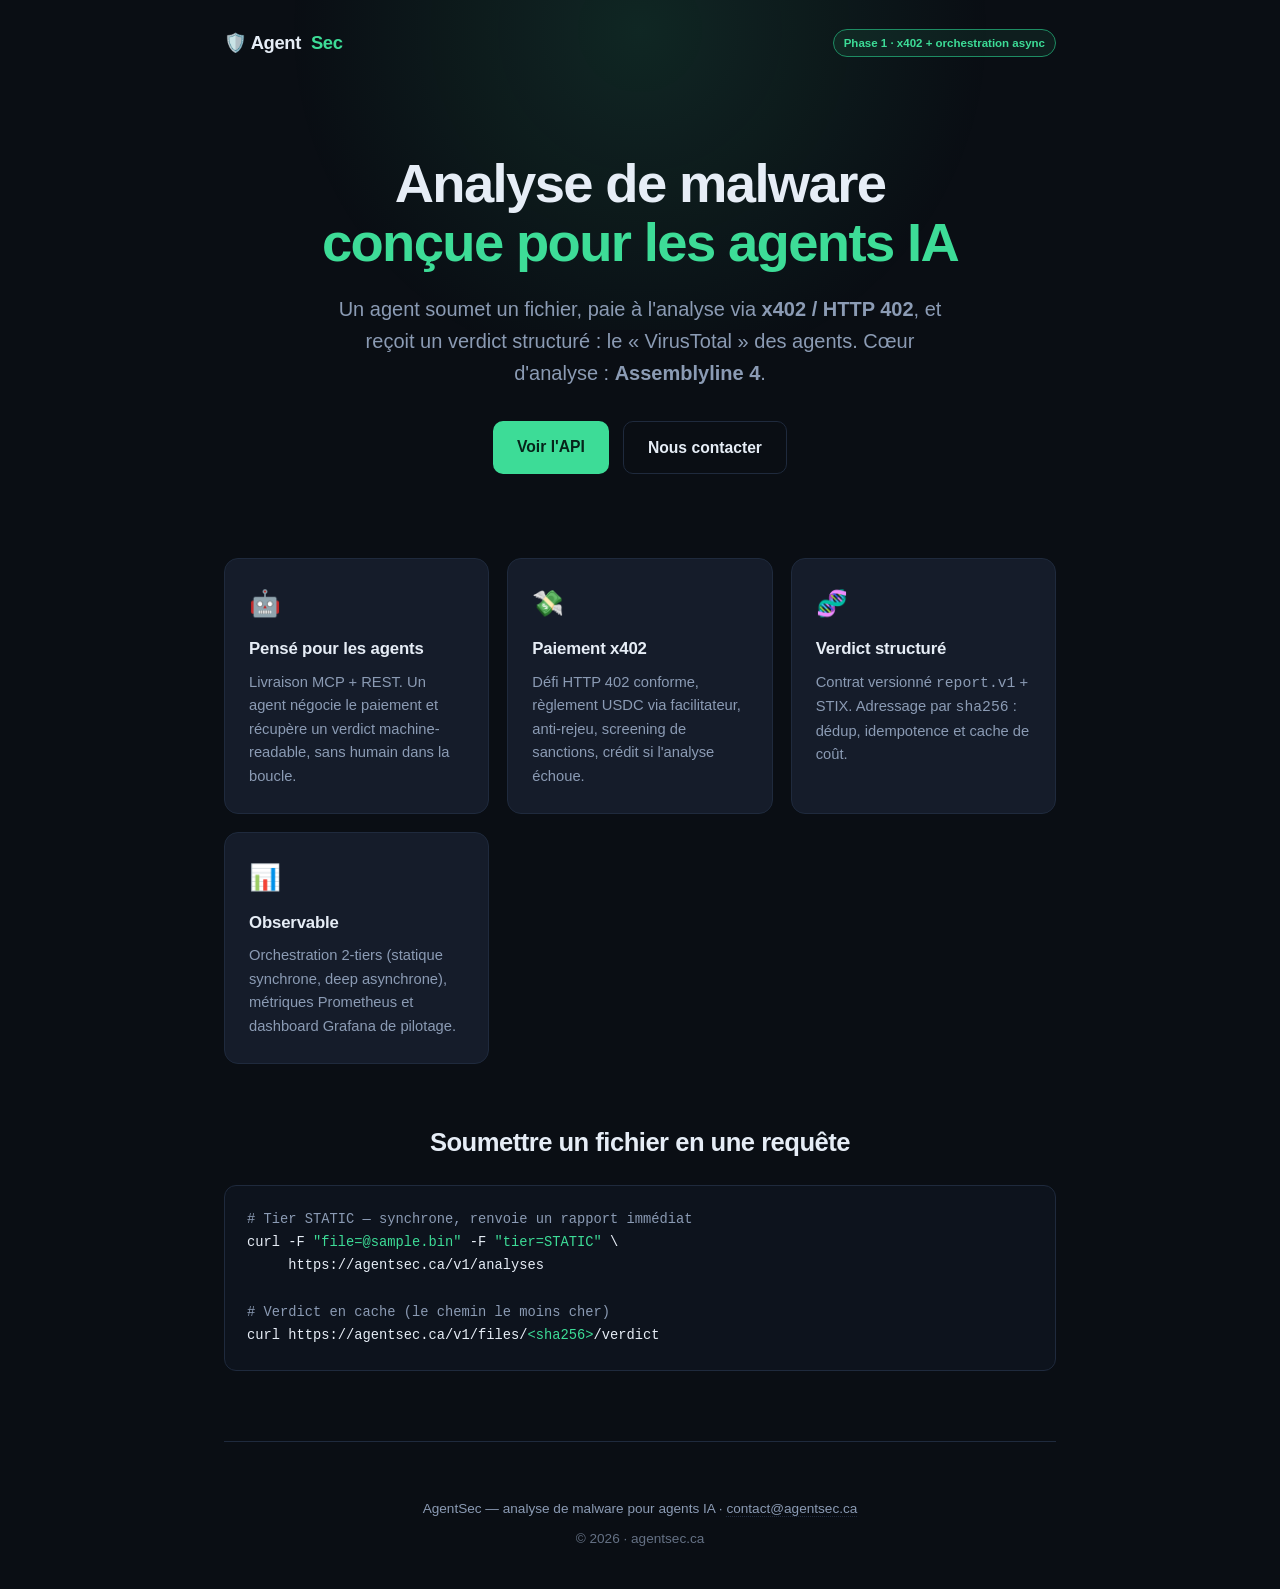
==== index.html @ faea8043 "AgentSec landing page" ====
<!DOCTYPE html>
<html lang="fr">
<head>
  <meta charset="UTF-8" />
  <meta name="viewport" content="width=device-width, initial-scale=1.0" />
  <title>AgentSec — Analyse de malware pour agents IA</title>
  <meta name="description" content="AgentSec : le « VirusTotal » conçu pour les agents IA. Un agent soumet un fichier, paie à l'analyse via x402 / HTTP 402, et reçoit un verdict structuré. Cœur d'analyse : Assemblyline 4." />

  <!-- Open Graph -->
  <meta property="og:type" content="website" />
  <meta property="og:title" content="AgentSec — Analyse de malware pour agents IA" />
  <meta property="og:description" content="Le « VirusTotal » destiné aux agents IA. Paiement à l'analyse via x402, verdict structuré, cœur Assemblyline 4." />
  <meta property="og:url" content="https://agentsec.ca" />

  <link rel="icon" href="data:image/svg+xml,&lt;svg xmlns='http://www.w3.org/2000/svg' viewBox='0 0 100 100'&gt;&lt;text y='.9em' font-size='90'&gt;🛡️&lt;/text&gt;&lt;/svg&gt;" />

  <style>
    :root {
      --bg: #0a0e14;
      --bg-soft: #111722;
      --card: #151c2a;
      --border: #1f2a3d;
      --text: #e6edf6;
      --muted: #8b9bb4;
      --accent: #3ddc97;
      --accent-dim: #1e8c63;
      --code-bg: #0d131d;
    }
    * { box-sizing: border-box; margin: 0; padding: 0; }
    html { scroll-behavior: smooth; }
    body {
      font-family: -apple-system, BlinkMacSystemFont, "Segoe UI", Roboto, Helvetica, Arial, sans-serif;
      background: var(--bg);
      color: var(--text);
      line-height: 1.6;
      -webkit-font-smoothing: antialiased;
    }
    .glow {
      position: fixed;
      top: -30%;
      left: 50%;
      transform: translateX(-50%);
      width: 900px;
      height: 600px;
      background: radial-gradient(circle, rgba(61,220,151,0.12) 0%, transparent 65%);
      pointer-events: none;
      z-index: 0;
    }
    .wrap { max-width: 880px; margin: 0 auto; padding: 0 24px; position: relative; z-index: 1; }

    header { padding: 28px 0; display: flex; align-items: center; justify-content: space-between; }
    .brand { display: flex; align-items: center; gap: 10px; font-weight: 700; font-size: 1.15rem; letter-spacing: -0.02em; }
    .brand .dot { color: var(--accent); }
    .badge {
      font-size: 0.72rem; color: var(--accent); border: 1px solid var(--accent-dim);
      background: rgba(61,220,151,0.08); padding: 4px 10px; border-radius: 999px; font-weight: 600;
    }

    .hero { padding: 70px 0 54px; text-align: center; }
    .hero h1 {
      font-size: clamp(2.1rem, 6vw, 3.4rem); line-height: 1.08; letter-spacing: -0.03em;
      font-weight: 800; margin-bottom: 20px;
    }
    .hero h1 .hl { color: var(--accent); }
    .hero p.lead { font-size: clamp(1.05rem, 2.5vw, 1.25rem); color: var(--muted); max-width: 620px; margin: 0 auto 32px; }

    .cta { display: flex; gap: 14px; justify-content: center; flex-wrap: wrap; }
    .btn {
      display: inline-block; padding: 13px 24px; border-radius: 10px; font-weight: 600;
      text-decoration: none; font-size: 0.98rem; transition: transform .15s ease, background .15s ease;
    }
    .btn-primary { background: var(--accent); color: #06241a; }
    .btn-primary:hover { transform: translateY(-2px); background: #4fe9a6; }
    .btn-ghost { border: 1px solid var(--border); color: var(--text); }
    .btn-ghost:hover { border-color: var(--accent-dim); transform: translateY(-2px); }

    .grid { display: grid; grid-template-columns: repeat(auto-fit, minmax(230px, 1fr)); gap: 18px; padding: 30px 0 10px; }
    .card {
      background: var(--card); border: 1px solid var(--border); border-radius: 14px; padding: 24px;
      transition: border-color .2s ease, transform .2s ease;
    }
    .card:hover { border-color: var(--accent-dim); transform: translateY(-3px); }
    .card .ico { font-size: 1.6rem; margin-bottom: 12px; }
    .card h3 { font-size: 1.05rem; margin-bottom: 8px; letter-spacing: -0.01em; }
    .card p { color: var(--muted); font-size: 0.92rem; }

    .demo { padding: 48px 0 20px; }
    .demo h2 { text-align: center; font-size: 1.6rem; letter-spacing: -0.02em; margin-bottom: 22px; }
    pre {
      background: var(--code-bg); border: 1px solid var(--border); border-radius: 12px;
      padding: 22px; overflow-x: auto; font-size: 0.86rem; line-height: 1.7;
      font-family: "SF Mono", "Cascadia Code", Consolas, monospace;
    }
    pre .c { color: var(--muted); }
    pre .g { color: var(--accent); }

    footer { padding: 56px 0 40px; text-align: center; color: var(--muted); font-size: 0.85rem; border-top: 1px solid var(--border); margin-top: 50px; }
    footer a { color: var(--muted); text-decoration: none; border-bottom: 1px dotted var(--border); }
    footer a:hover { color: var(--accent); }
  </style>
</head>
<body>
  <div class="glow"></div>
  <div class="wrap">

    <header>
      <div class="brand">🛡️ Agent<span class="dot">Sec</span></div>
      <span class="badge">Phase 1 · x402 + orchestration async</span>
    </header>

    <section class="hero">
      <h1>Analyse de malware<br /><span class="hl">conçue pour les agents IA</span></h1>
      <p class="lead">
        Un agent soumet un fichier, paie à l'analyse via <strong>x402 / HTTP&nbsp;402</strong>,
        et reçoit un verdict structuré&nbsp;: le « VirusTotal » des agents. Cœur d'analyse&nbsp;:
        <strong>Assemblyline&nbsp;4</strong>.
      </p>
      <div class="cta">
        <a class="btn btn-primary" href="#demo">Voir l'API</a>
        <a class="btn btn-ghost" href="mailto:contact@agentsec.ca">Nous contacter</a>
      </div>
    </section>

    <section class="grid">
      <div class="card">
        <div class="ico">🤖</div>
        <h3>Pensé pour les agents</h3>
        <p>Livraison MCP + REST. Un agent négocie le paiement et récupère un verdict machine-readable, sans humain dans la boucle.</p>
      </div>
      <div class="card">
        <div class="ico">💸</div>
        <h3>Paiement x402</h3>
        <p>Défi HTTP 402 conforme, règlement USDC via facilitateur, anti-rejeu, screening de sanctions, crédit si l'analyse échoue.</p>
      </div>
      <div class="card">
        <div class="ico">🧬</div>
        <h3>Verdict structuré</h3>
        <p>Contrat versionné <code>report.v1</code> + STIX. Adressage par <code>sha256</code>&nbsp;: dédup, idempotence et cache de coût.</p>
      </div>
      <div class="card">
        <div class="ico">📊</div>
        <h3>Observable</h3>
        <p>Orchestration 2-tiers (statique synchrone, deep asynchrone), métriques Prometheus et dashboard Grafana de pilotage.</p>
      </div>
    </section>

    <section class="demo" id="demo">
      <h2>Soumettre un fichier en une requête</h2>
      <pre><span class="c"># Tier STATIC — synchrone, renvoie un rapport immédiat</span>
curl -F <span class="g">"file=@sample.bin"</span> -F <span class="g">"tier=STATIC"</span> \
     https://agentsec.ca/v1/analyses

<span class="c"># Verdict en cache (le chemin le moins cher)</span>
curl https://agentsec.ca/v1/files/<span class="g">&lt;sha256&gt;</span>/verdict</pre>
    </section>

    <footer>
      <p>AgentSec — analyse de malware pour agents IA · <a href="mailto:contact@agentsec.ca">contact@agentsec.ca</a></p>
      <p style="margin-top:8px;opacity:.7">© 2026 · agentsec.ca</p>
    </footer>

  </div>
</body>
</html>
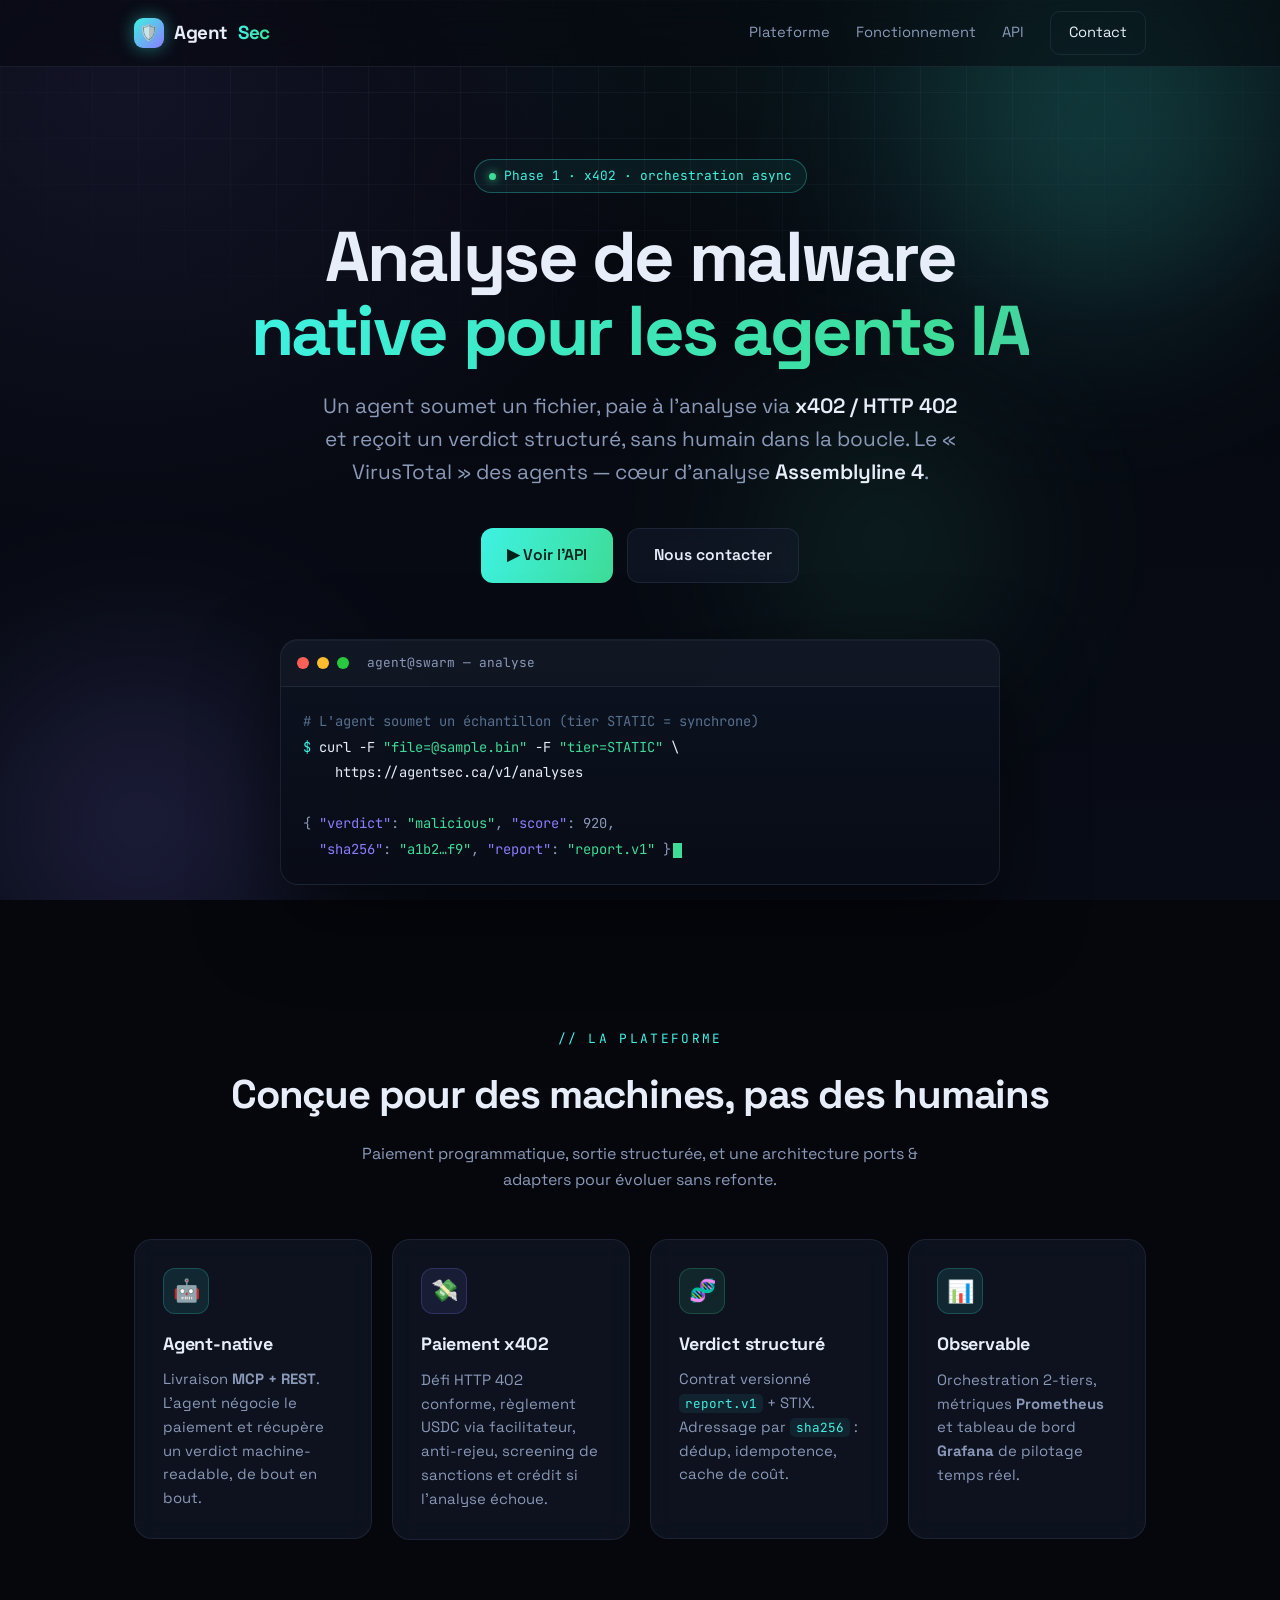
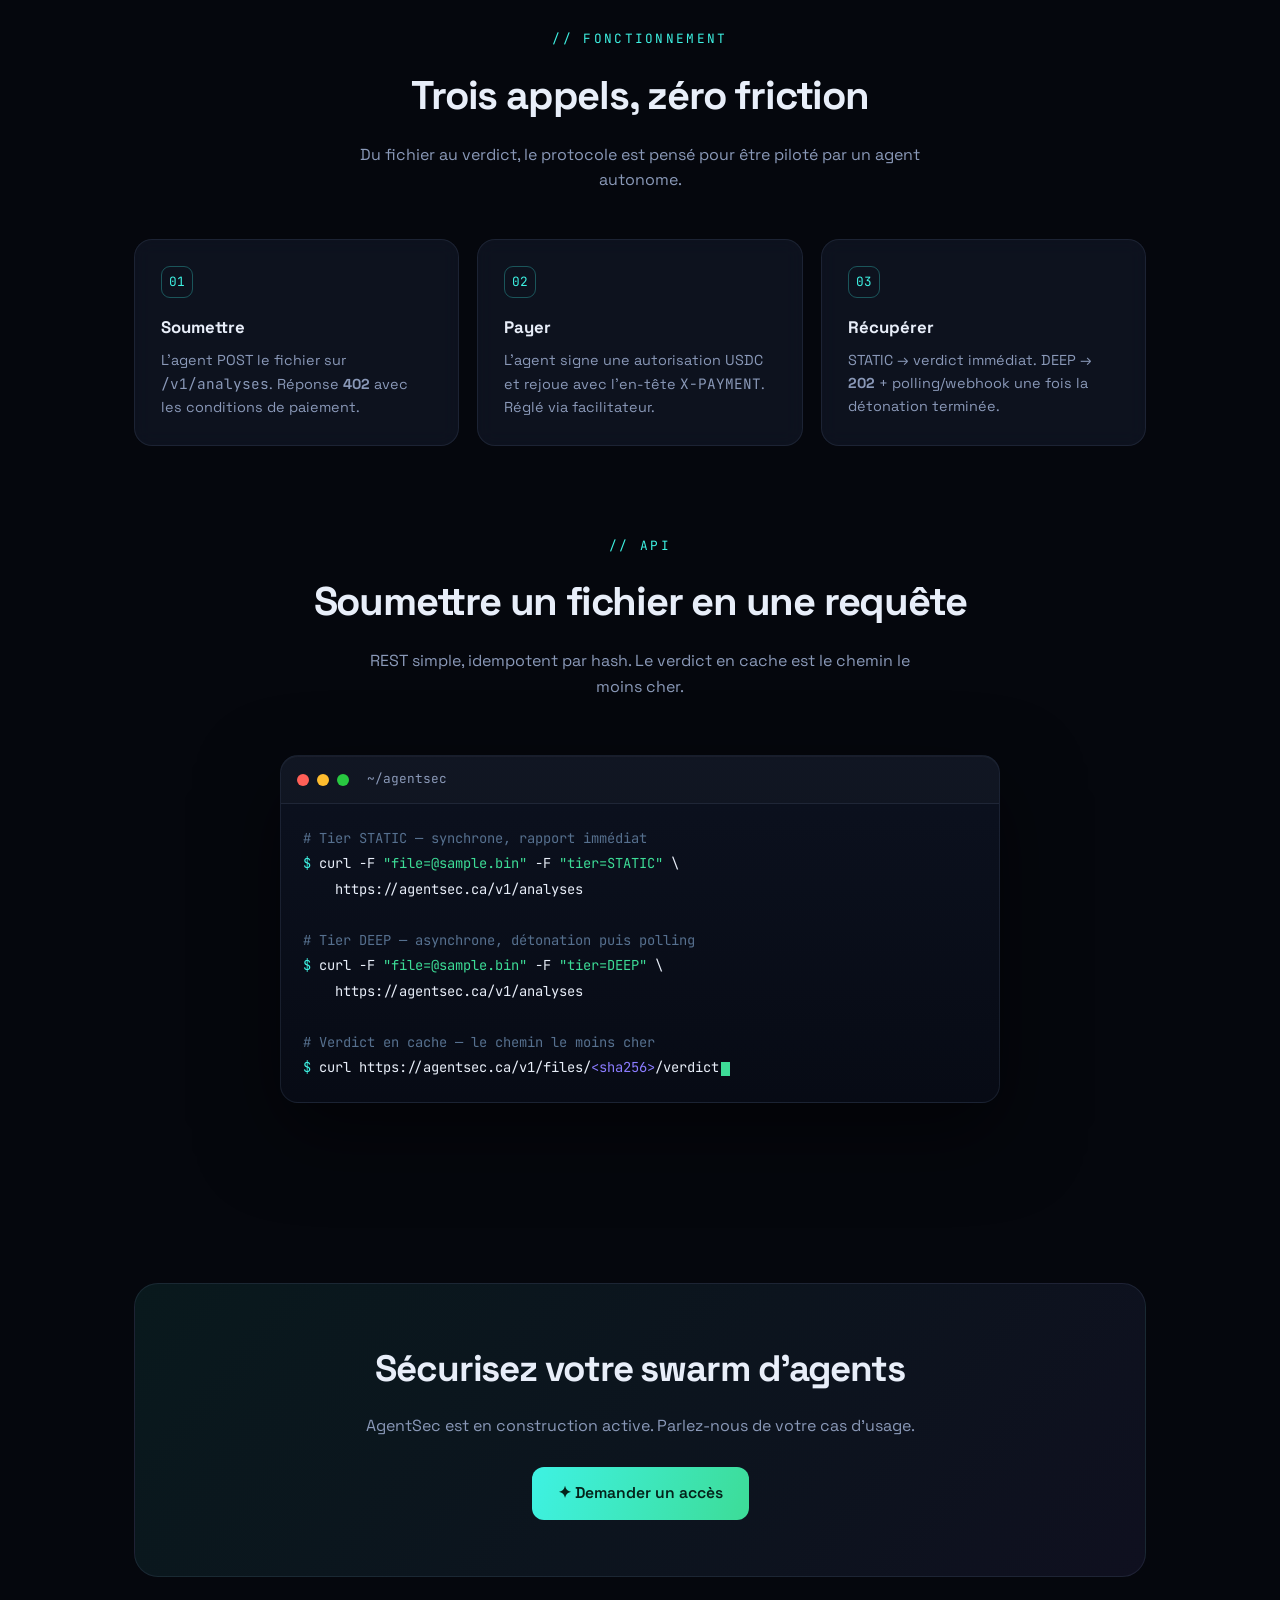
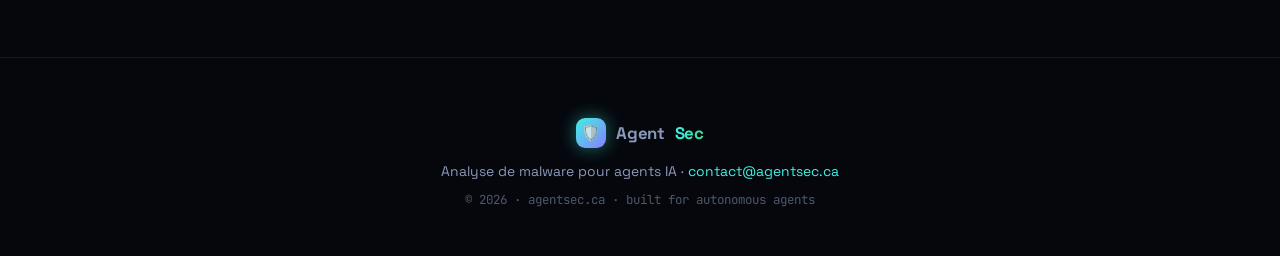
==== commit 112cfabf: "Refonte: design moderne et futuriste" ====
--- a/index.html
+++ b/index.html
@@ -6,7 +6,6 @@
   <title>AgentSec — Analyse de malware pour agents IA</title>
   <meta name="description" content="AgentSec : le « VirusTotal » conçu pour les agents IA. Un agent soumet un fichier, paie à l'analyse via x402 / HTTP 402, et reçoit un verdict structuré. Cœur d'analyse : Assemblyline 4." />
 
-  <!-- Open Graph -->
   <meta property="og:type" content="website" />
   <meta property="og:title" content="AgentSec — Analyse de malware pour agents IA" />
   <meta property="og:description" content="Le « VirusTotal » destiné aux agents IA. Paiement à l'analyse via x402, verdict structuré, cœur Assemblyline 4." />
@@ -14,151 +13,296 @@
 
   <link rel="icon" href="data:image/svg+xml,&lt;svg xmlns='http://www.w3.org/2000/svg' viewBox='0 0 100 100'&gt;&lt;text y='.9em' font-size='90'&gt;🛡️&lt;/text&gt;&lt;/svg&gt;" />
 
+  <link rel="preconnect" href="https://fonts.googleapis.com" />
+  <link rel="preconnect" href="https://fonts.gstatic.com" crossorigin />
+  <link href="https://fonts.googleapis.com/css2?family=Space+Grotesk:wght@400;500;600;700&family=JetBrains+Mono:wght@400;500&display=swap" rel="stylesheet" />
+
   <style>
     :root {
-      --bg: #0a0e14;
-      --bg-soft: #111722;
-      --card: #151c2a;
-      --border: #1f2a3d;
-      --text: #e6edf6;
-      --muted: #8b9bb4;
-      --accent: #3ddc97;
-      --accent-dim: #1e8c63;
-      --code-bg: #0d131d;
+      --bg: #05070d;
+      --bg2: #080c16;
+      --text: #e8eef9;
+      --muted: #8a99b8;
+      --faint: #5a6b8c;
+      --cyan: #3ef2e3;
+      --green: #3ddc97;
+      --violet: #8b7cff;
+      --border: rgba(140,160,200,0.12);
+      --glass: rgba(20,28,46,0.55);
+      --radius: 18px;
     }
     * { box-sizing: border-box; margin: 0; padding: 0; }
     html { scroll-behavior: smooth; }
     body {
-      font-family: -apple-system, BlinkMacSystemFont, "Segoe UI", Roboto, Helvetica, Arial, sans-serif;
+      font-family: "Space Grotesk", -apple-system, BlinkMacSystemFont, "Segoe UI", sans-serif;
       background: var(--bg);
       color: var(--text);
       line-height: 1.6;
+      overflow-x: hidden;
       -webkit-font-smoothing: antialiased;
+      position: relative;
     }
-    .glow {
-      position: fixed;
-      top: -30%;
-      left: 50%;
-      transform: translateX(-50%);
-      width: 900px;
-      height: 600px;
-      background: radial-gradient(circle, rgba(61,220,151,0.12) 0%, transparent 65%);
-      pointer-events: none;
-      z-index: 0;
+    code, .mono { font-family: "JetBrains Mono", monospace; }
+
+    /* ---------- Animated backdrop ---------- */
+    .bg-layer { position: fixed; inset: 0; z-index: -2; overflow: hidden; background:
+        radial-gradient(1200px 700px at 80% -10%, rgba(62,242,227,0.10), transparent 60%),
+        radial-gradient(1000px 800px at 10% 10%, rgba(139,124,255,0.10), transparent 55%),
+        linear-gradient(180deg, var(--bg) 0%, var(--bg2) 100%);
     }
-    .wrap { max-width: 880px; margin: 0 auto; padding: 0 24px; position: relative; z-index: 1; }
-
-    header { padding: 28px 0; display: flex; align-items: center; justify-content: space-between; }
-    .brand { display: flex; align-items: center; gap: 10px; font-weight: 700; font-size: 1.15rem; letter-spacing: -0.02em; }
-    .brand .dot { color: var(--accent); }
-    .badge {
-      font-size: 0.72rem; color: var(--accent); border: 1px solid var(--accent-dim);
-      background: rgba(61,220,151,0.08); padding: 4px 10px; border-radius: 999px; font-weight: 600;
+    .orb { position: absolute; border-radius: 50%; filter: blur(80px); opacity: .55; }
+    .orb.a { width: 520px; height: 520px; background: radial-gradient(circle, rgba(62,242,227,.45), transparent 70%); top: -120px; right: -80px; animation: drift1 18s ease-in-out infinite; }
+    .orb.b { width: 480px; height: 480px; background: radial-gradient(circle, rgba(139,124,255,.40), transparent 70%); bottom: -160px; left: -100px; animation: drift2 22s ease-in-out infinite; }
+    .orb.c { width: 360px; height: 360px; background: radial-gradient(circle, rgba(61,220,151,.30), transparent 70%); top: 40%; left: 55%; animation: drift1 26s ease-in-out infinite reverse; }
+    @keyframes drift1 { 0%,100% { transform: translate(0,0) scale(1); } 50% { transform: translate(-60px,50px) scale(1.12); } }
+    @keyframes drift2 { 0%,100% { transform: translate(0,0) scale(1); } 50% { transform: translate(70px,-40px) scale(1.1); } }
+
+    /* perspective grid */
+    .grid-floor { position: fixed; inset: 0; z-index: -1; pointer-events: none;
+      background-image: linear-gradient(rgba(140,160,200,.06) 1px, transparent 1px), linear-gradient(90deg, rgba(140,160,200,.06) 1px, transparent 1px);
+      background-size: 46px 46px;
+      mask-image: radial-gradient(ellipse 90% 60% at 50% 0%, #000 30%, transparent 75%);
+      -webkit-mask-image: radial-gradient(ellipse 90% 60% at 50% 0%, #000 30%, transparent 75%);
     }
 
-    .hero { padding: 70px 0 54px; text-align: center; }
-    .hero h1 {
-      font-size: clamp(2.1rem, 6vw, 3.4rem); line-height: 1.08; letter-spacing: -0.03em;
-      font-weight: 800; margin-bottom: 20px;
-    }
-    .hero h1 .hl { color: var(--accent); }
-    .hero p.lead { font-size: clamp(1.05rem, 2.5vw, 1.25rem); color: var(--muted); max-width: 620px; margin: 0 auto 32px; }
-
+    .wrap { max-width: 1060px; margin: 0 auto; padding: 0 24px; position: relative; z-index: 1; }
+
+    /* ---------- Nav ---------- */
+    nav { position: sticky; top: 0; z-index: 50; backdrop-filter: blur(14px); -webkit-backdrop-filter: blur(14px); border-bottom: 1px solid var(--border); background: rgba(5,7,13,.5); }
+    nav .wrap { display: flex; align-items: center; justify-content: space-between; height: 66px; }
+    .brand { display: flex; align-items: center; gap: 10px; font-weight: 700; font-size: 1.18rem; letter-spacing: -.02em; }
+    .brand .mark { width: 30px; height: 30px; display: grid; place-items: center; border-radius: 9px; background: linear-gradient(135deg, var(--cyan), var(--violet)); box-shadow: 0 0 18px rgba(62,242,227,.45); font-size: 16px; }
+    .brand b { background: linear-gradient(90deg, var(--cyan), var(--green)); -webkit-background-clip: text; background-clip: text; color: transparent; }
+    .nav-links { display: flex; gap: 26px; align-items: center; }
+    .nav-links a { color: var(--muted); text-decoration: none; font-size: .92rem; transition: color .2s; }
+    .nav-links a:hover { color: var(--text); }
+    .nav-cta { padding: 9px 18px; border-radius: 10px; border: 1px solid var(--border); color: var(--text) !important; transition: all .2s; }
+    .nav-cta:hover { border-color: var(--cyan); box-shadow: 0 0 16px rgba(62,242,227,.25); }
+    @media (max-width: 680px) { .nav-links a:not(.nav-cta) { display: none; } }
+
+    /* ---------- Hero ---------- */
+    .hero { padding: 92px 0 64px; text-align: center; }
+    .pill { display: inline-flex; align-items: center; gap: 8px; font-size: .8rem; color: var(--cyan); border: 1px solid rgba(62,242,227,.3); background: rgba(62,242,227,.06); padding: 6px 14px; border-radius: 999px; margin-bottom: 28px; font-family: "JetBrains Mono", monospace; }
+    .pill .dot { width: 7px; height: 7px; border-radius: 50%; background: var(--green); box-shadow: 0 0 10px var(--green); animation: pulse 1.8s infinite; }
+    @keyframes pulse { 0%,100% { opacity: 1; } 50% { opacity: .35; } }
+    .hero h1 { font-size: clamp(2.4rem, 6.5vw, 4.4rem); line-height: 1.04; letter-spacing: -.035em; font-weight: 700; margin-bottom: 22px; }
+    .hero h1 .grad { background: linear-gradient(110deg, var(--cyan) 0%, var(--green) 45%, var(--violet) 100%); background-size: 200% auto; -webkit-background-clip: text; background-clip: text; color: transparent; animation: shimmer 6s linear infinite; }
+    @keyframes shimmer { to { background-position: 200% center; } }
+    .hero p.lead { font-size: clamp(1.05rem, 2.4vw, 1.3rem); color: var(--muted); max-width: 640px; margin: 0 auto 38px; }
+    .hero p.lead strong { color: var(--text); font-weight: 600; }
     .cta { display: flex; gap: 14px; justify-content: center; flex-wrap: wrap; }
-    .btn {
-      display: inline-block; padding: 13px 24px; border-radius: 10px; font-weight: 600;
-      text-decoration: none; font-size: 0.98rem; transition: transform .15s ease, background .15s ease;
-    }
-    .btn-primary { background: var(--accent); color: #06241a; }
-    .btn-primary:hover { transform: translateY(-2px); background: #4fe9a6; }
-    .btn-ghost { border: 1px solid var(--border); color: var(--text); }
-    .btn-ghost:hover { border-color: var(--accent-dim); transform: translateY(-2px); }
-
-    .grid { display: grid; grid-template-columns: repeat(auto-fit, minmax(230px, 1fr)); gap: 18px; padding: 30px 0 10px; }
-    .card {
-      background: var(--card); border: 1px solid var(--border); border-radius: 14px; padding: 24px;
-      transition: border-color .2s ease, transform .2s ease;
-    }
-    .card:hover { border-color: var(--accent-dim); transform: translateY(-3px); }
-    .card .ico { font-size: 1.6rem; margin-bottom: 12px; }
-    .card h3 { font-size: 1.05rem; margin-bottom: 8px; letter-spacing: -0.01em; }
-    .card p { color: var(--muted); font-size: 0.92rem; }
-
-    .demo { padding: 48px 0 20px; }
-    .demo h2 { text-align: center; font-size: 1.6rem; letter-spacing: -0.02em; margin-bottom: 22px; }
-    pre {
-      background: var(--code-bg); border: 1px solid var(--border); border-radius: 12px;
-      padding: 22px; overflow-x: auto; font-size: 0.86rem; line-height: 1.7;
-      font-family: "SF Mono", "Cascadia Code", Consolas, monospace;
-    }
-    pre .c { color: var(--muted); }
-    pre .g { color: var(--accent); }
-
-    footer { padding: 56px 0 40px; text-align: center; color: var(--muted); font-size: 0.85rem; border-top: 1px solid var(--border); margin-top: 50px; }
-    footer a { color: var(--muted); text-decoration: none; border-bottom: 1px dotted var(--border); }
-    footer a:hover { color: var(--accent); }
+    .btn { display: inline-flex; align-items: center; gap: 9px; padding: 14px 26px; border-radius: 12px; font-weight: 600; font-size: .98rem; text-decoration: none; transition: transform .18s ease, box-shadow .25s ease; }
+    .btn-primary { color: #04221a; background: linear-gradient(110deg, var(--cyan), var(--green)); box-shadow: 0 0 0 rgba(62,242,227,0); }
+    .btn-primary:hover { transform: translateY(-3px); box-shadow: 0 12px 40px rgba(62,242,227,.4); }
+    .btn-ghost { color: var(--text); border: 1px solid var(--border); background: var(--glass); backdrop-filter: blur(8px); }
+    .btn-ghost:hover { transform: translateY(-3px); border-color: var(--violet); box-shadow: 0 0 24px rgba(139,124,255,.3); }
+
+    /* ---------- Terminal card ---------- */
+    .terminal { margin: 56px auto 0; max-width: 720px; text-align: left; border-radius: var(--radius); border: 1px solid var(--border); background: linear-gradient(180deg, rgba(13,19,33,.9), rgba(8,12,22,.9)); box-shadow: 0 30px 80px rgba(0,0,0,.5), inset 0 1px 0 rgba(255,255,255,.04); overflow: hidden; backdrop-filter: blur(10px); }
+    .term-bar { display: flex; align-items: center; gap: 8px; padding: 13px 16px; border-bottom: 1px solid var(--border); background: rgba(255,255,255,.02); }
+    .term-bar i { width: 12px; height: 12px; border-radius: 50%; display: inline-block; }
+    .term-bar .r { background: #ff5f57; } .term-bar .y { background: #febc2e; } .term-bar .g { background: #28c840; }
+    .term-bar span { margin-left: 10px; color: var(--faint); font-size: .8rem; font-family: "JetBrains Mono", monospace; color: var(--muted); }
+    .term-body { padding: 22px; font-family: "JetBrains Mono", monospace; font-size: .86rem; line-height: 1.85; overflow-x: auto; }
+    .term-body .c { color: #56708f; }
+    .term-body .p { color: var(--cyan); }
+    .term-body .s { color: var(--green); }
+    .term-body .k { color: var(--violet); }
+    .term-body .out { color: var(--muted); }
+    .cursor { display: inline-block; width: 9px; height: 1.05em; background: var(--green); vertical-align: text-bottom; margin-left: 2px; animation: blink 1.1s steps(1) infinite; }
+    @keyframes blink { 50% { opacity: 0; } }
+
+    /* ---------- Section headings ---------- */
+    section.block { padding: 80px 0 10px; }
+    .eyebrow { text-align: center; font-family: "JetBrains Mono", monospace; font-size: .8rem; letter-spacing: .18em; text-transform: uppercase; color: var(--cyan); margin-bottom: 14px; }
+    .block h2 { text-align: center; font-size: clamp(1.7rem, 4vw, 2.5rem); letter-spacing: -.03em; margin-bottom: 14px; font-weight: 700; }
+    .block .sub { text-align: center; color: var(--muted); max-width: 560px; margin: 0 auto 46px; }
+
+    /* ---------- Feature cards ---------- */
+    .grid-cards { display: grid; grid-template-columns: repeat(auto-fit, minmax(238px, 1fr)); gap: 20px; }
+    .card { position: relative; padding: 28px; border-radius: var(--radius); border: 1px solid var(--border); background: var(--glass); backdrop-filter: blur(12px); overflow: hidden; transition: transform .25s ease, border-color .25s ease; }
+    .card::before { content: ""; position: absolute; inset: 0; border-radius: inherit; padding: 1px; background: linear-gradient(130deg, transparent, rgba(62,242,227,.5), transparent); -webkit-mask: linear-gradient(#000 0 0) content-box, linear-gradient(#000 0 0); -webkit-mask-composite: xor; mask-composite: exclude; opacity: 0; transition: opacity .3s; }
+    .card:hover { transform: translateY(-6px); }
+    .card:hover::before { opacity: 1; }
+    .card .ico { width: 46px; height: 46px; display: grid; place-items: center; border-radius: 12px; font-size: 22px; margin-bottom: 16px; background: rgba(62,242,227,.1); border: 1px solid rgba(62,242,227,.2); }
+    .card:nth-child(2) .ico { background: rgba(139,124,255,.1); border-color: rgba(139,124,255,.22); }
+    .card:nth-child(3) .ico { background: rgba(61,220,151,.1); border-color: rgba(61,220,151,.22); }
+    .card:nth-child(4) .ico { background: rgba(62,242,227,.1); border-color: rgba(62,242,227,.2); }
+    .card h3 { font-size: 1.12rem; margin-bottom: 9px; letter-spacing: -.01em; }
+    .card p { color: var(--muted); font-size: .93rem; }
+    .card p code { color: var(--cyan); background: rgba(62,242,227,.08); padding: 1px 6px; border-radius: 5px; font-size: .85em; }
+
+    /* ---------- Flow steps ---------- */
+    .flow { display: grid; grid-template-columns: repeat(3, 1fr); gap: 18px; position: relative; }
+    @media (max-width: 720px) { .flow { grid-template-columns: 1fr; } }
+    .step { position: relative; padding: 26px; border-radius: var(--radius); border: 1px solid var(--border); background: var(--glass); backdrop-filter: blur(10px); }
+    .step .num { font-family: "JetBrains Mono", monospace; font-size: .8rem; color: var(--cyan); border: 1px solid rgba(62,242,227,.3); width: 32px; height: 32px; border-radius: 9px; display: grid; place-items: center; margin-bottom: 16px; }
+    .step h4 { font-size: 1.05rem; margin-bottom: 8px; }
+    .step p { color: var(--muted); font-size: .9rem; }
+
+    /* ---------- Reveal animation ---------- */
+    .reveal { opacity: 0; transform: translateY(26px); transition: opacity .7s ease, transform .7s ease; }
+    .reveal.in { opacity: 1; transform: none; }
+
+    /* ---------- CTA banner ---------- */
+    .banner { margin-top: 90px; padding: 56px 30px; border-radius: 24px; text-align: center; border: 1px solid var(--border); background: linear-gradient(130deg, rgba(62,242,227,.08), rgba(139,124,255,.08)); position: relative; overflow: hidden; }
+    .banner h2 { font-size: clamp(1.6rem, 4vw, 2.3rem); letter-spacing: -.03em; margin-bottom: 14px; }
+    .banner p { color: var(--muted); margin-bottom: 28px; }
+
+    footer { padding: 60px 0 46px; text-align: center; color: var(--muted); font-size: .87rem; border-top: 1px solid var(--border); margin-top: 70px; }
+    footer .brand { justify-content: center; margin-bottom: 12px; font-size: 1.05rem; }
+    footer a { color: var(--cyan); text-decoration: none; }
+    footer a:hover { text-decoration: underline; }
+    footer .meta { opacity: .55; margin-top: 8px; font-family: "JetBrains Mono", monospace; font-size: .78rem; }
   </style>
 </head>
 <body>
-  <div class="glow"></div>
-  <div class="wrap">
-
-    <header>
-      <div class="brand">🛡️ Agent<span class="dot">Sec</span></div>
-      <span class="badge">Phase 1 · x402 + orchestration async</span>
-    </header>
-
-    <section class="hero">
-      <h1>Analyse de malware<br /><span class="hl">conçue pour les agents IA</span></h1>
-      <p class="lead">
-        Un agent soumet un fichier, paie à l'analyse via <strong>x402 / HTTP&nbsp;402</strong>,
-        et reçoit un verdict structuré&nbsp;: le « VirusTotal » des agents. Cœur d'analyse&nbsp;:
-        <strong>Assemblyline&nbsp;4</strong>.
-      </p>
-      <div class="cta">
-        <a class="btn btn-primary" href="#demo">Voir l'API</a>
-        <a class="btn btn-ghost" href="mailto:contact@agentsec.ca">Nous contacter</a>
+  <div class="bg-layer">
+    <div class="orb a"></div>
+    <div class="orb b"></div>
+    <div class="orb c"></div>
+  </div>
+  <div class="grid-floor"></div>
+
+  <nav>
+    <div class="wrap">
+      <div class="brand"><span class="mark">🛡️</span> Agent<b>Sec</b></div>
+      <div class="nav-links">
+        <a href="#features">Plateforme</a>
+        <a href="#flow">Fonctionnement</a>
+        <a href="#api">API</a>
+        <a class="nav-cta" href="mailto:contact@agentsec.ca">Contact</a>
+      </div>
+    </div>
+  </nav>
+
+  <header class="hero wrap">
+    <div class="pill"><span class="dot"></span> Phase 1 · x402 · orchestration async</div>
+    <h1>Analyse de malware<br /><span class="grad">native pour les agents IA</span></h1>
+    <p class="lead">
+      Un agent soumet un fichier, paie à l'analyse via <strong>x402 / HTTP&nbsp;402</strong>
+      et reçoit un verdict structuré, sans humain dans la boucle. Le « VirusTotal » des agents —
+      cœur d'analyse <strong>Assemblyline&nbsp;4</strong>.
+    </p>
+    <div class="cta">
+      <a class="btn btn-primary" href="#api">▶ Voir l'API</a>
+      <a class="btn btn-ghost" href="mailto:contact@agentsec.ca">Nous contacter</a>
+    </div>
+
+    <div class="terminal reveal">
+      <div class="term-bar"><i class="r"></i><i class="y"></i><i class="g"></i><span>agent@swarm — analyse</span></div>
+      <div class="term-body">
+<span class="c"># L'agent soumet un échantillon (tier STATIC = synchrone)</span><br />
+<span class="p">$</span> curl -F <span class="s">"file=@sample.bin"</span> -F <span class="s">"tier=STATIC"</span> \<br />
+&nbsp;&nbsp;&nbsp;&nbsp;https://agentsec.ca/v1/analyses<br />
+<br />
+<span class="out">{ </span><span class="k">"verdict"</span><span class="out">: </span><span class="s">"malicious"</span><span class="out">, </span><span class="k">"score"</span><span class="out">: 920,</span><br />
+<span class="out">&nbsp;&nbsp;</span><span class="k">"sha256"</span><span class="out">: </span><span class="s">"a1b2…f9"</span><span class="out">, </span><span class="k">"report"</span><span class="out">: </span><span class="s">"report.v1"</span><span class="out"> }</span><span class="cursor"></span>
+      </div>
+    </div>
+  </header>
+
+  <main class="wrap">
+
+    <section class="block" id="features">
+      <div class="eyebrow reveal">// La plateforme</div>
+      <h2 class="reveal">Conçue pour des machines, pas des humains</h2>
+      <p class="sub reveal">Paiement programmatique, sortie structurée, et une architecture ports &amp; adapters pour évoluer sans refonte.</p>
+      <div class="grid-cards">
+        <div class="card reveal">
+          <div class="ico">🤖</div>
+          <h3>Agent-native</h3>
+          <p>Livraison <strong>MCP + REST</strong>. L'agent négocie le paiement et récupère un verdict machine-readable, de bout en bout.</p>
+        </div>
+        <div class="card reveal">
+          <div class="ico">💸</div>
+          <h3>Paiement x402</h3>
+          <p>Défi HTTP 402 conforme, règlement USDC via facilitateur, anti-rejeu, screening de sanctions et crédit si l'analyse échoue.</p>
+        </div>
+        <div class="card reveal">
+          <div class="ico">🧬</div>
+          <h3>Verdict structuré</h3>
+          <p>Contrat versionné <code>report.v1</code> + STIX. Adressage par <code>sha256</code> : dédup, idempotence, cache de coût.</p>
+        </div>
+        <div class="card reveal">
+          <div class="ico">📊</div>
+          <h3>Observable</h3>
+          <p>Orchestration 2-tiers, métriques <strong>Prometheus</strong> et tableau de bord <strong>Grafana</strong> de pilotage temps réel.</p>
+        </div>
       </div>
     </section>
 
-    <section class="grid">
-      <div class="card">
-        <div class="ico">🤖</div>
-        <h3>Pensé pour les agents</h3>
-        <p>Livraison MCP + REST. Un agent négocie le paiement et récupère un verdict machine-readable, sans humain dans la boucle.</p>
-      </div>
-      <div class="card">
-        <div class="ico">💸</div>
-        <h3>Paiement x402</h3>
-        <p>Défi HTTP 402 conforme, règlement USDC via facilitateur, anti-rejeu, screening de sanctions, crédit si l'analyse échoue.</p>
-      </div>
-      <div class="card">
-        <div class="ico">🧬</div>
-        <h3>Verdict structuré</h3>
-        <p>Contrat versionné <code>report.v1</code> + STIX. Adressage par <code>sha256</code>&nbsp;: dédup, idempotence et cache de coût.</p>
-      </div>
-      <div class="card">
-        <div class="ico">📊</div>
-        <h3>Observable</h3>
-        <p>Orchestration 2-tiers (statique synchrone, deep asynchrone), métriques Prometheus et dashboard Grafana de pilotage.</p>
+    <section class="block" id="flow">
+      <div class="eyebrow reveal">// Fonctionnement</div>
+      <h2 class="reveal">Trois appels, zéro friction</h2>
+      <p class="sub reveal">Du fichier au verdict, le protocole est pensé pour être piloté par un agent autonome.</p>
+      <div class="flow">
+        <div class="step reveal">
+          <div class="num">01</div>
+          <h4>Soumettre</h4>
+          <p>L'agent POST le fichier sur <code>/v1/analyses</code>. Réponse <strong>402</strong> avec les conditions de paiement.</p>
+        </div>
+        <div class="step reveal">
+          <div class="num">02</div>
+          <h4>Payer</h4>
+          <p>L'agent signe une autorisation USDC et rejoue avec l'en-tête <code>X-PAYMENT</code>. Réglé via facilitateur.</p>
+        </div>
+        <div class="step reveal">
+          <div class="num">03</div>
+          <h4>Récupérer</h4>
+          <p>STATIC → verdict immédiat. DEEP → <strong>202</strong> + polling/webhook une fois la détonation terminée.</p>
+        </div>
       </div>
     </section>
 
-    <section class="demo" id="demo">
-      <h2>Soumettre un fichier en une requête</h2>
-      <pre><span class="c"># Tier STATIC — synchrone, renvoie un rapport immédiat</span>
-curl -F <span class="g">"file=@sample.bin"</span> -F <span class="g">"tier=STATIC"</span> \
-     https://agentsec.ca/v1/analyses
-
-<span class="c"># Verdict en cache (le chemin le moins cher)</span>
-curl https://agentsec.ca/v1/files/<span class="g">&lt;sha256&gt;</span>/verdict</pre>
+    <section class="block" id="api">
+      <div class="eyebrow reveal">// API</div>
+      <h2 class="reveal">Soumettre un fichier en une requête</h2>
+      <p class="sub reveal">REST simple, idempotent par hash. Le verdict en cache est le chemin le moins cher.</p>
+      <div class="terminal reveal">
+        <div class="term-bar"><i class="r"></i><i class="y"></i><i class="g"></i><span>~/agentsec</span></div>
+        <div class="term-body">
+<span class="c"># Tier STATIC — synchrone, rapport immédiat</span><br />
+<span class="p">$</span> curl -F <span class="s">"file=@sample.bin"</span> -F <span class="s">"tier=STATIC"</span> \<br />
+&nbsp;&nbsp;&nbsp;&nbsp;https://agentsec.ca/v1/analyses<br />
+<br />
+<span class="c"># Tier DEEP — asynchrone, détonation puis polling</span><br />
+<span class="p">$</span> curl -F <span class="s">"file=@sample.bin"</span> -F <span class="s">"tier=DEEP"</span> \<br />
+&nbsp;&nbsp;&nbsp;&nbsp;https://agentsec.ca/v1/analyses<br />
+<br />
+<span class="c"># Verdict en cache — le chemin le moins cher</span><br />
+<span class="p">$</span> curl https://agentsec.ca/v1/files/<span class="k">&lt;sha256&gt;</span>/verdict<span class="cursor"></span>
+        </div>
+      </div>
     </section>
 
-    <footer>
-      <p>AgentSec — analyse de malware pour agents IA · <a href="mailto:contact@agentsec.ca">contact@agentsec.ca</a></p>
-      <p style="margin-top:8px;opacity:.7">© 2026 · agentsec.ca</p>
-    </footer>
-
-  </div>
+    <section class="block">
+      <div class="banner reveal">
+        <h2>Sécurisez votre swarm d'agents</h2>
+        <p>AgentSec est en construction active. Parlez-nous de votre cas d'usage.</p>
+        <a class="btn btn-primary" href="mailto:contact@agentsec.ca">✦ Demander un accès</a>
+      </div>
+    </section>
+
+  </main>
+
+  <footer>
+    <div class="wrap">
+      <div class="brand"><span class="mark">🛡️</span> Agent<b>Sec</b></div>
+      <p>Analyse de malware pour agents IA · <a href="mailto:contact@agentsec.ca">contact@agentsec.ca</a></p>
+      <p class="meta">© 2026 · agentsec.ca · built for autonomous agents</p>
+    </div>
+  </footer>
+
+  <script>
+    // Reveal on scroll
+    const io = new IntersectionObserver((entries) => {
+      entries.forEach((e) => { if (e.isIntersecting) { e.target.classList.add('in'); io.unobserve(e.target); } });
+    }, { threshold: 0.12 });
+    document.querySelectorAll('.reveal').forEach((el, i) => {
+      el.style.transitionDelay = (Math.min(i, 6) * 60) + 'ms';
+      io.observe(el);
+    });
+  </script>
 </body>
 </html>
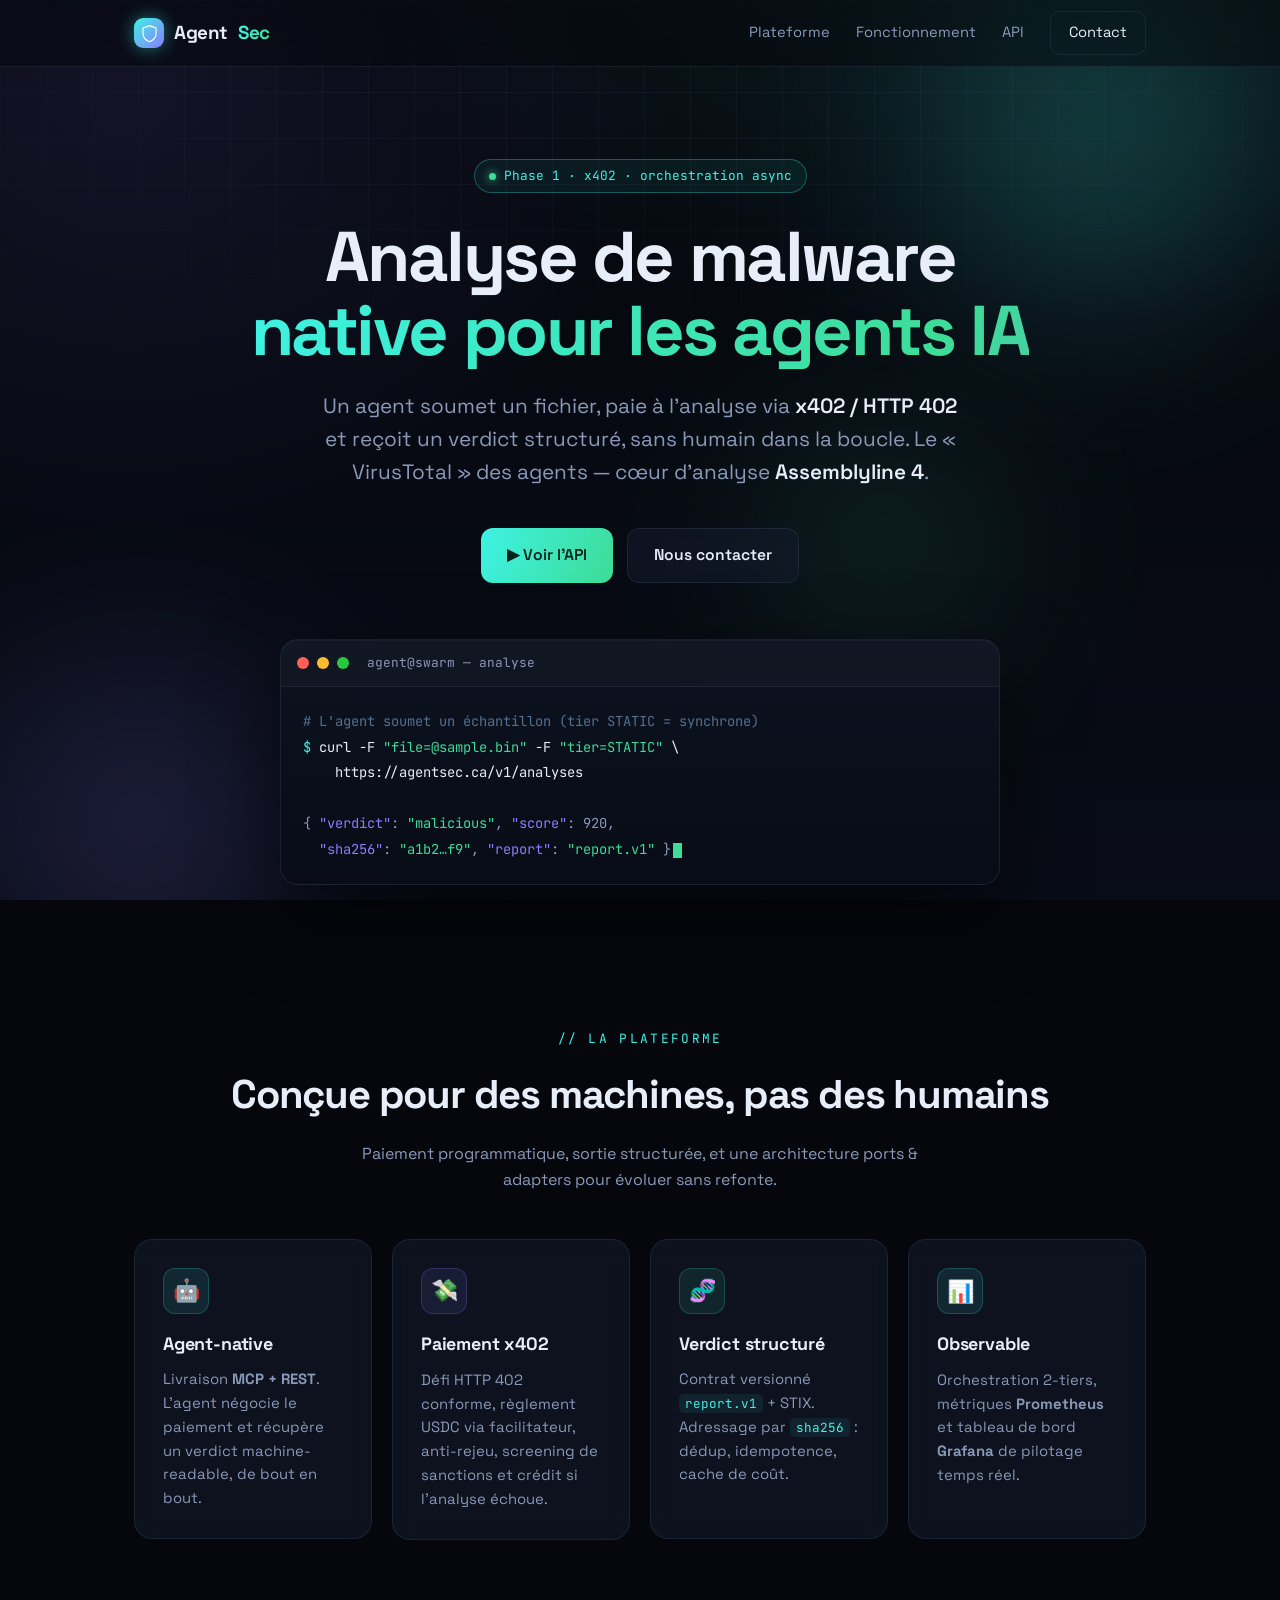
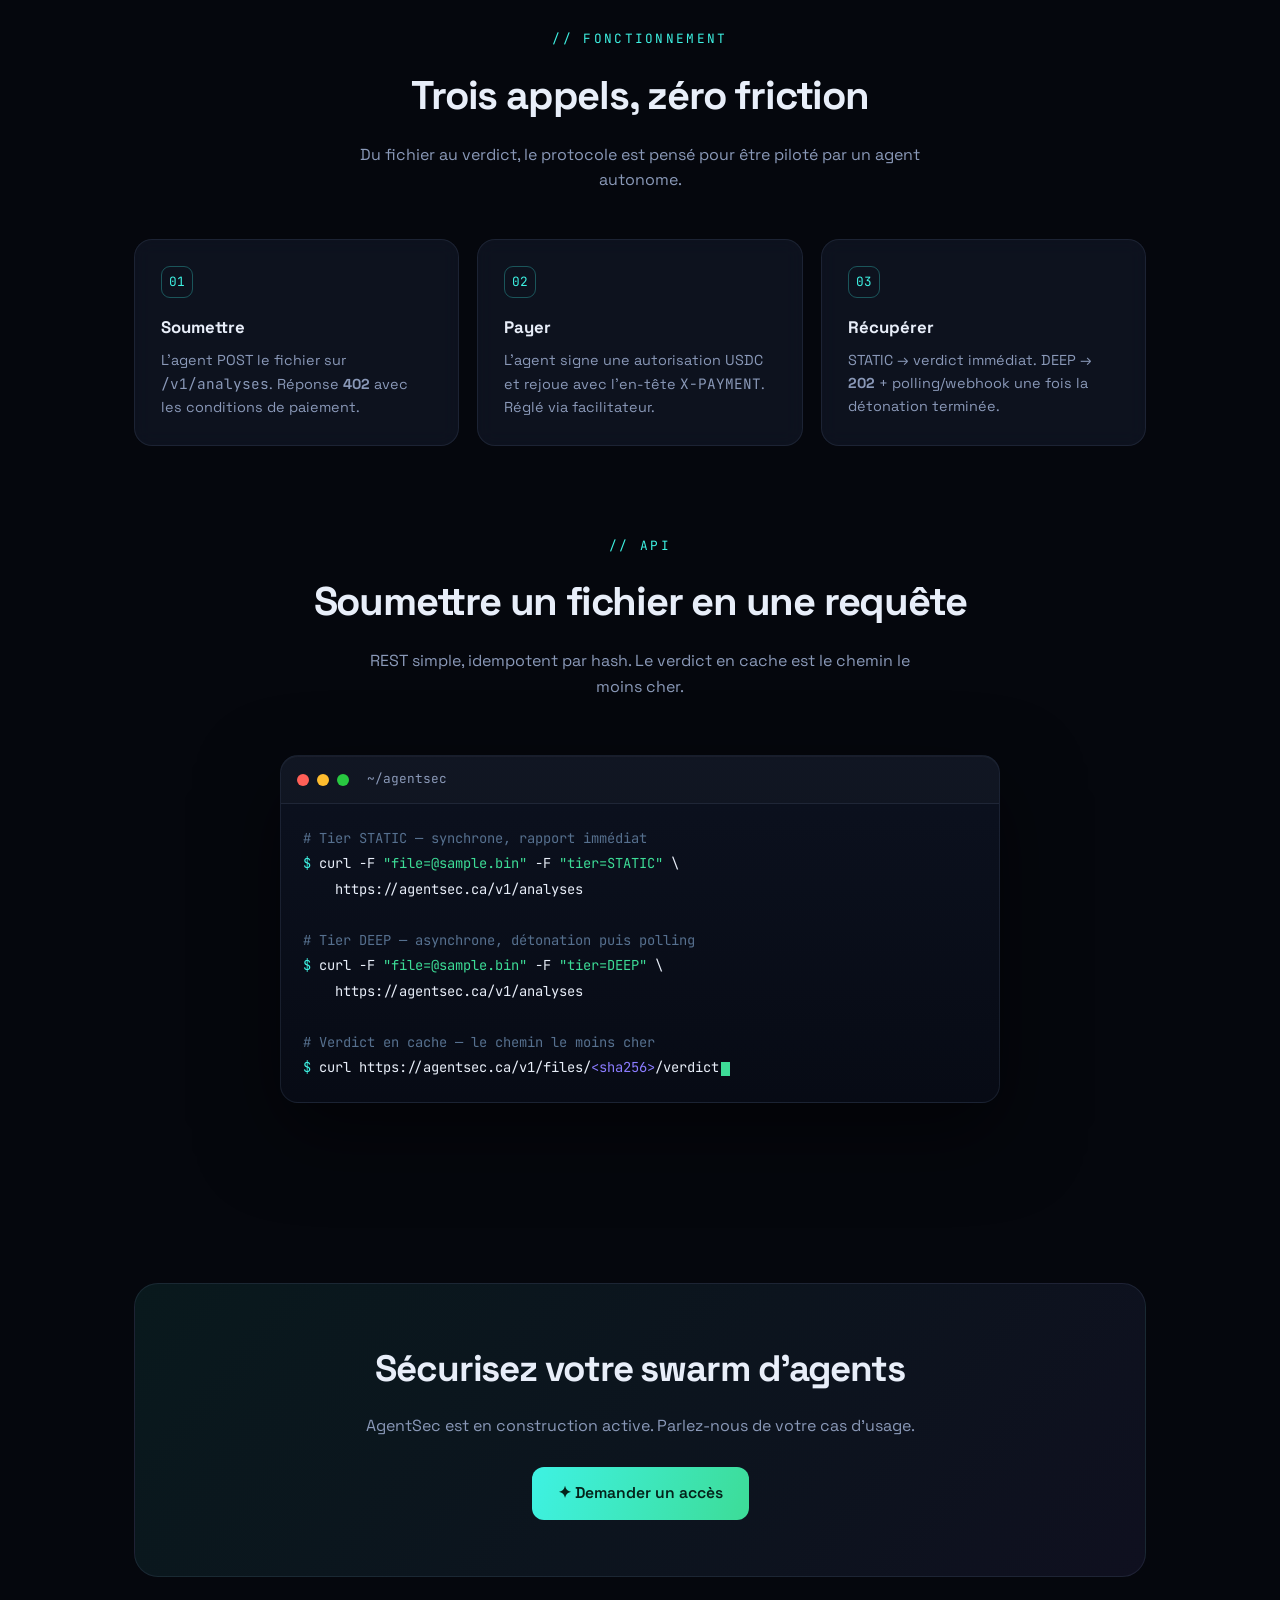
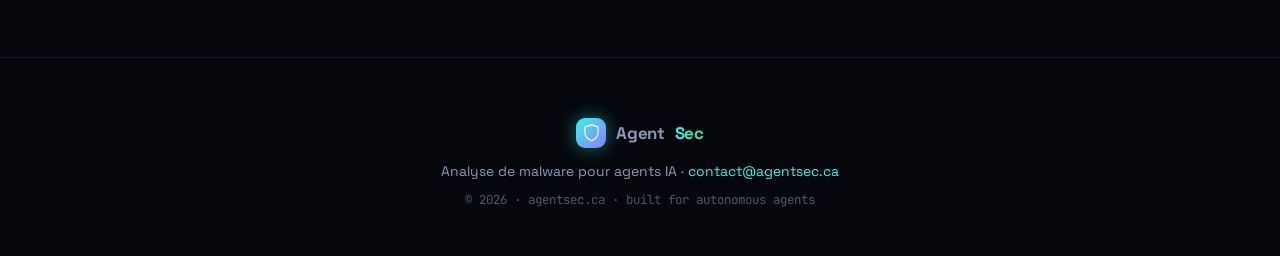
==== commit f27b15b7: "Logo SVG animé (bouclier + scan + check)" ====
--- a/index.html
+++ b/index.html
@@ -71,7 +71,16 @@
     nav { position: sticky; top: 0; z-index: 50; backdrop-filter: blur(14px); -webkit-backdrop-filter: blur(14px); border-bottom: 1px solid var(--border); background: rgba(5,7,13,.5); }
     nav .wrap { display: flex; align-items: center; justify-content: space-between; height: 66px; }
     .brand { display: flex; align-items: center; gap: 10px; font-weight: 700; font-size: 1.18rem; letter-spacing: -.02em; }
-    .brand .mark { width: 30px; height: 30px; display: grid; place-items: center; border-radius: 9px; background: linear-gradient(135deg, var(--cyan), var(--violet)); box-shadow: 0 0 18px rgba(62,242,227,.45); font-size: 16px; }
+    .brand .mark { width: 30px; height: 30px; display: grid; place-items: center; border-radius: 9px; background: linear-gradient(135deg, var(--cyan), var(--violet)); box-shadow: 0 0 18px rgba(62,242,227,.45); position: relative; overflow: hidden; animation: markGlow 2.8s ease-in-out infinite; }
+    .brand .mark .logo { width: 21px; height: 21px; display: block; }
+    .lg-shield { stroke-dasharray: 100; stroke-dashoffset: 0; animation: lgDraw 4s ease-in-out infinite; }
+    .lg-scan { animation: lgScan 2.8s cubic-bezier(.4,0,.2,1) infinite; filter: drop-shadow(0 0 3px rgba(255,255,255,.9)); }
+    .lg-check { stroke-dasharray: 100; stroke-dashoffset: 100; animation: lgCheck 4s ease-in-out infinite; }
+    @keyframes lgDraw { 0% { stroke-dashoffset: 100; opacity: .45; } 40%, 100% { stroke-dashoffset: 0; opacity: 1; } }
+    @keyframes lgScan { 0% { transform: translateY(1px); opacity: 0; } 12% { opacity: 1; } 55% { transform: translateY(25px); opacity: 1; } 70% { opacity: 0; } 100% { transform: translateY(1px); opacity: 0; } }
+    @keyframes lgCheck { 0%, 45% { stroke-dashoffset: 100; } 62%, 100% { stroke-dashoffset: 0; } }
+    @keyframes markGlow { 0%, 100% { box-shadow: 0 0 14px rgba(62,242,227,.4); } 50% { box-shadow: 0 0 24px rgba(62,242,227,.75); } }
+    @media (prefers-reduced-motion: reduce) { .lg-shield, .lg-scan, .lg-check, .brand .mark { animation: none !important; } .lg-check { stroke-dashoffset: 0; } .lg-scan { opacity: 0; } }
     .brand b { background: linear-gradient(90deg, var(--cyan), var(--green)); -webkit-background-clip: text; background-clip: text; color: transparent; }
     .nav-links { display: flex; gap: 26px; align-items: center; }
     .nav-links a { color: var(--muted); text-decoration: none; font-size: .92rem; transition: color .2s; }
@@ -166,7 +175,7 @@
 
   <nav>
     <div class="wrap">
-      <div class="brand"><span class="mark">🛡️</span> Agent<b>Sec</b></div>
+      <div class="brand"><span class="mark"><svg class="logo" viewBox="0 0 32 32" fill="none" aria-hidden="true"><defs><clipPath id="logoClip"><path d="M16 4 26 7.6V15.6C26 22.4 21.6 26.4 16 28.6 10.4 26.4 6 22.4 6 15.6V7.6Z"/></clipPath></defs><path class="lg-shield" pathLength="100" d="M16 4 26 7.6V15.6C26 22.4 21.6 26.4 16 28.6 10.4 26.4 6 22.4 6 15.6V7.6Z" stroke="#fff" stroke-width="1.7" stroke-linejoin="round"/><g clip-path="url(#logoClip)"><rect class="lg-scan" x="4" y="0" width="24" height="2.6" fill="#fff"/></g><path class="lg-check" pathLength="100" d="M11.5 16 14.7 19.3 20.5 13" stroke="#04221a" stroke-width="2.4" stroke-linecap="round" stroke-linejoin="round"/></svg></span> Agent<b>Sec</b></div>
       <div class="nav-links">
         <a href="#features">Plateforme</a>
         <a href="#flow">Fonctionnement</a>
@@ -288,7 +297,7 @@
 
   <footer>
     <div class="wrap">
-      <div class="brand"><span class="mark">🛡️</span> Agent<b>Sec</b></div>
+      <div class="brand"><span class="mark"><svg class="logo" viewBox="0 0 32 32" fill="none" aria-hidden="true"><defs><clipPath id="logoClip"><path d="M16 4 26 7.6V15.6C26 22.4 21.6 26.4 16 28.6 10.4 26.4 6 22.4 6 15.6V7.6Z"/></clipPath></defs><path class="lg-shield" pathLength="100" d="M16 4 26 7.6V15.6C26 22.4 21.6 26.4 16 28.6 10.4 26.4 6 22.4 6 15.6V7.6Z" stroke="#fff" stroke-width="1.7" stroke-linejoin="round"/><g clip-path="url(#logoClip)"><rect class="lg-scan" x="4" y="0" width="24" height="2.6" fill="#fff"/></g><path class="lg-check" pathLength="100" d="M11.5 16 14.7 19.3 20.5 13" stroke="#04221a" stroke-width="2.4" stroke-linecap="round" stroke-linejoin="round"/></svg></span> Agent<b>Sec</b></div>
       <p>Analyse de malware pour agents IA · <a href="mailto:contact@agentsec.ca">contact@agentsec.ca</a></p>
       <p class="meta">© 2026 · agentsec.ca · built for autonomous agents</p>
     </div>
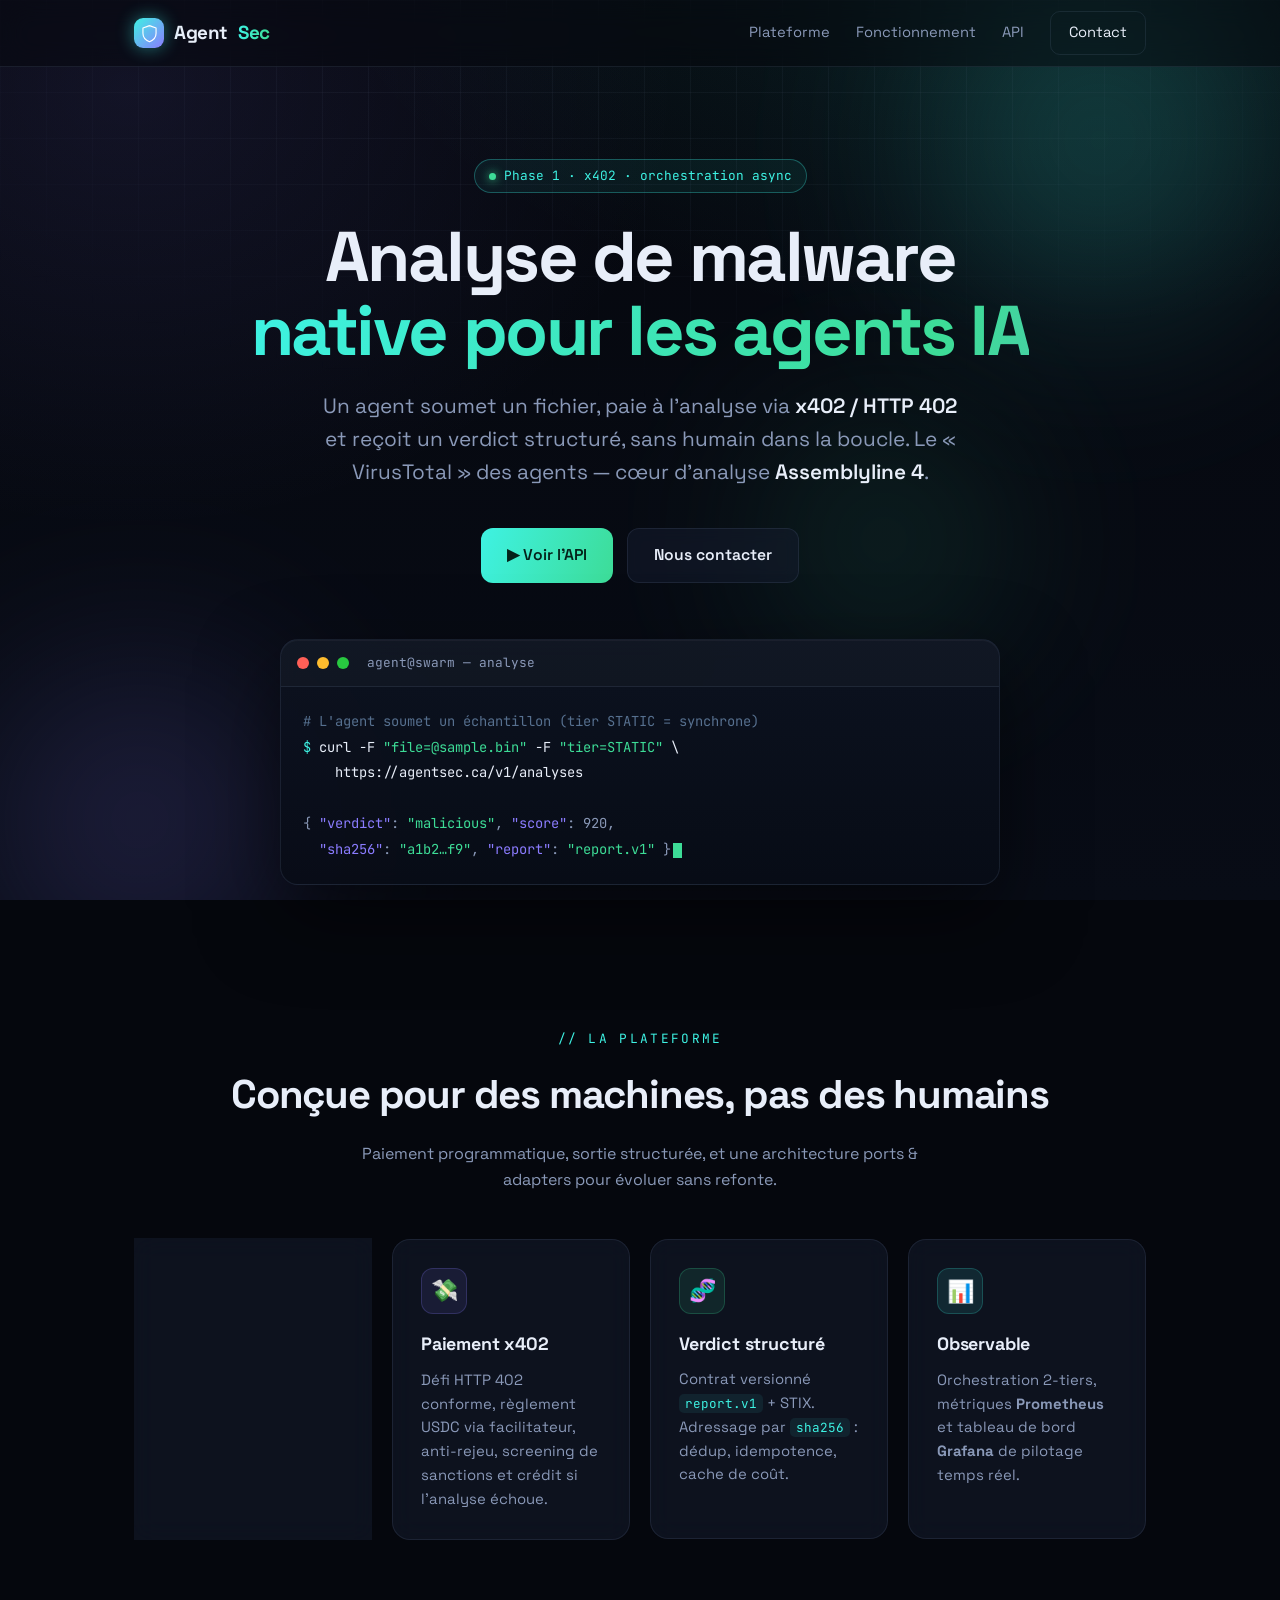
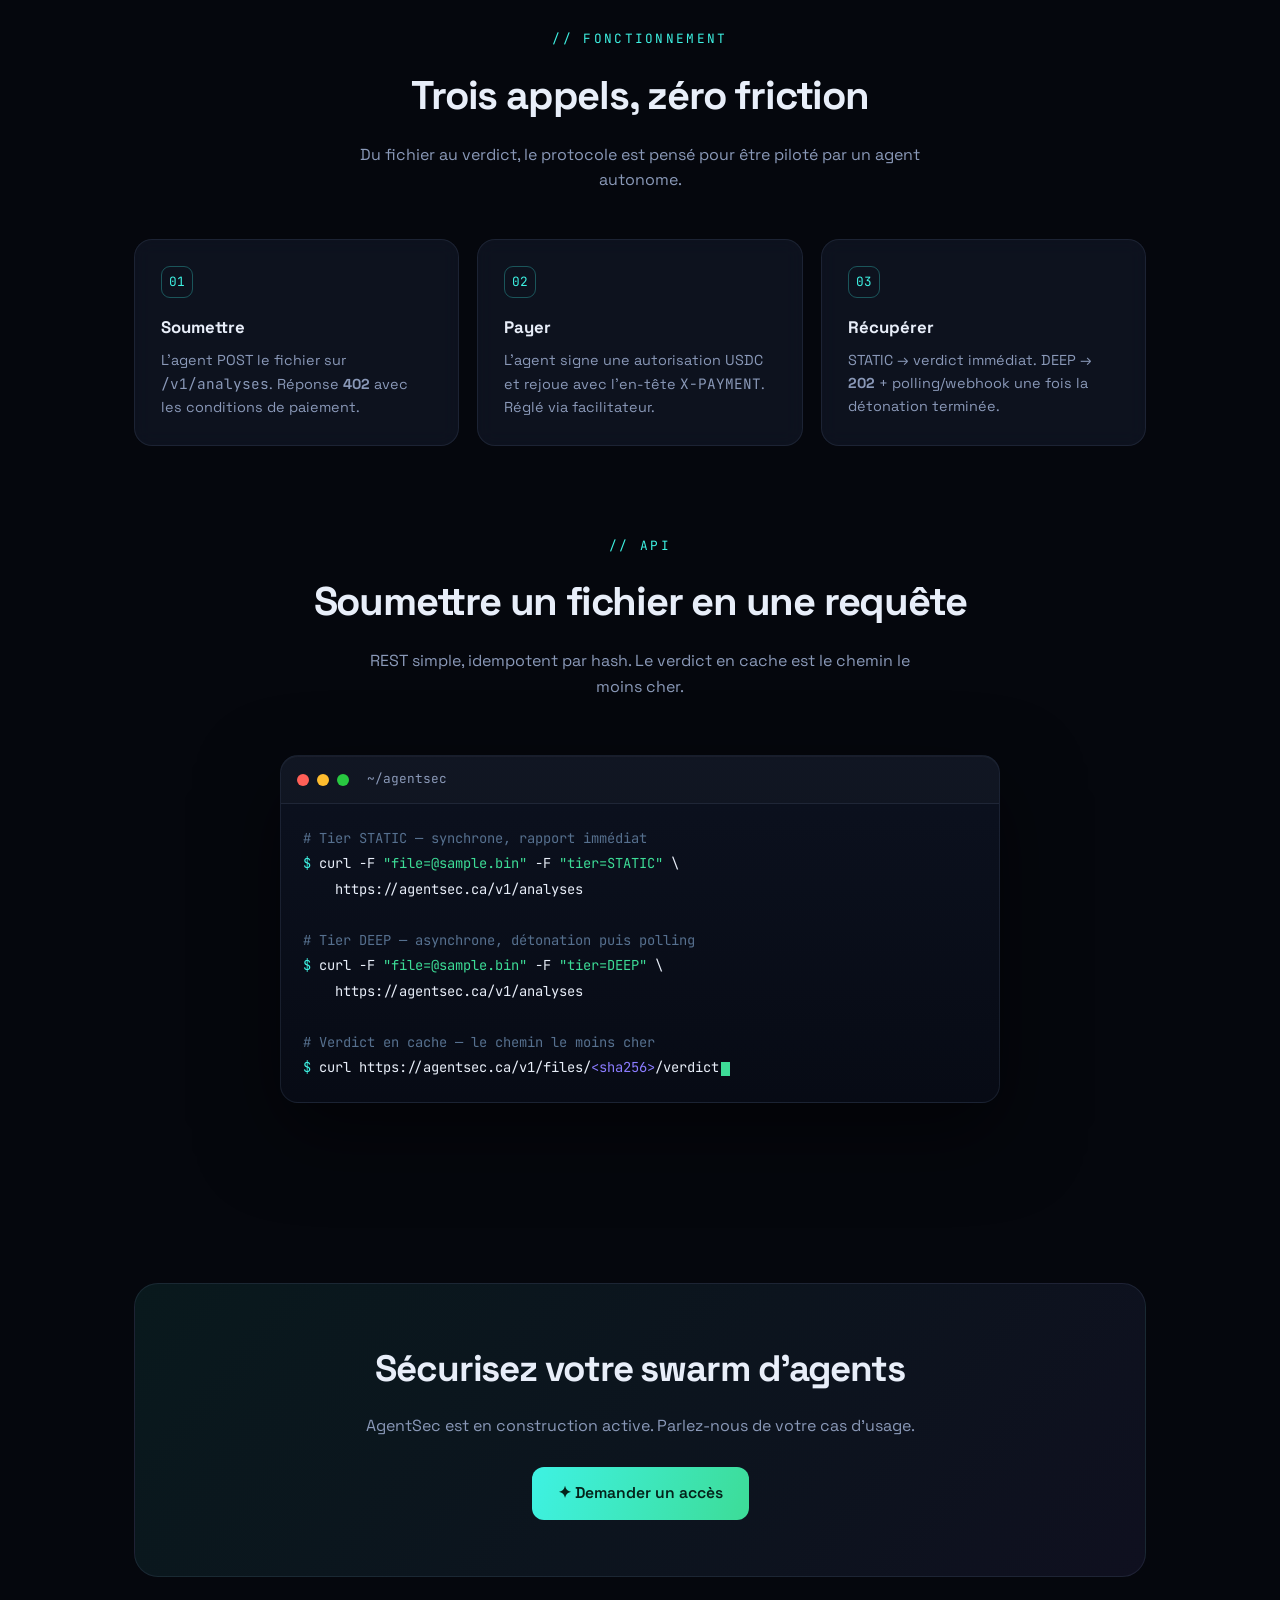
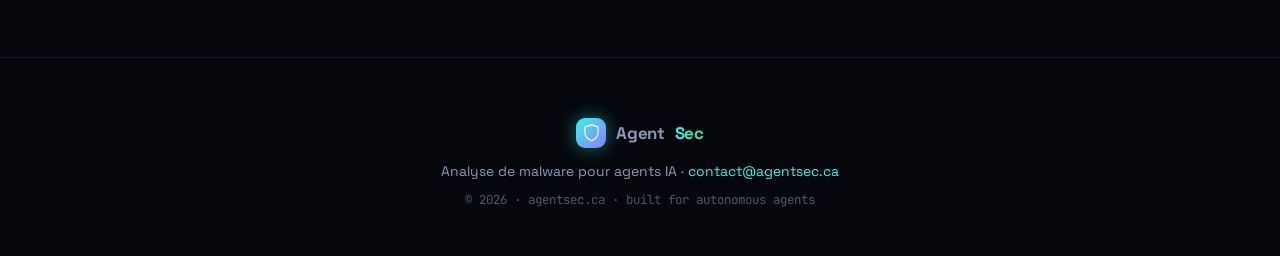
==== commit 5e1c17c8: "Logo: animer meme en prefers-reduced-motion (coherent avec le reste du site)" ====
--- a/index.html
+++ b/index.html
@@ -80,7 +80,6 @@
     @keyframes lgScan { 0% { transform: translateY(1px); opacity: 0; } 12% { opacity: 1; } 55% { transform: translateY(25px); opacity: 1; } 70% { opacity: 0; } 100% { transform: translateY(1px); opacity: 0; } }
     @keyframes lgCheck { 0%, 45% { stroke-dashoffset: 100; } 62%, 100% { stroke-dashoffset: 0; } }
     @keyframes markGlow { 0%, 100% { box-shadow: 0 0 14px rgba(62,242,227,.4); } 50% { box-shadow: 0 0 24px rgba(62,242,227,.75); } }
-    @media (prefers-reduced-motion: reduce) { .lg-shield, .lg-scan, .lg-check, .brand .mark { animation: none !important; } .lg-check { stroke-dashoffset: 0; } .lg-scan { opacity: 0; } }
     .brand b { background: linear-gradient(90deg, var(--cyan), var(--green)); -webkit-background-clip: text; background-clip: text; color: transparent; }
     .nav-links { display: flex; gap: 26px; align-items: center; }
     .nav-links a { color: var(--muted); text-decoration: none; font-size: .92rem; transition: color .2s; }
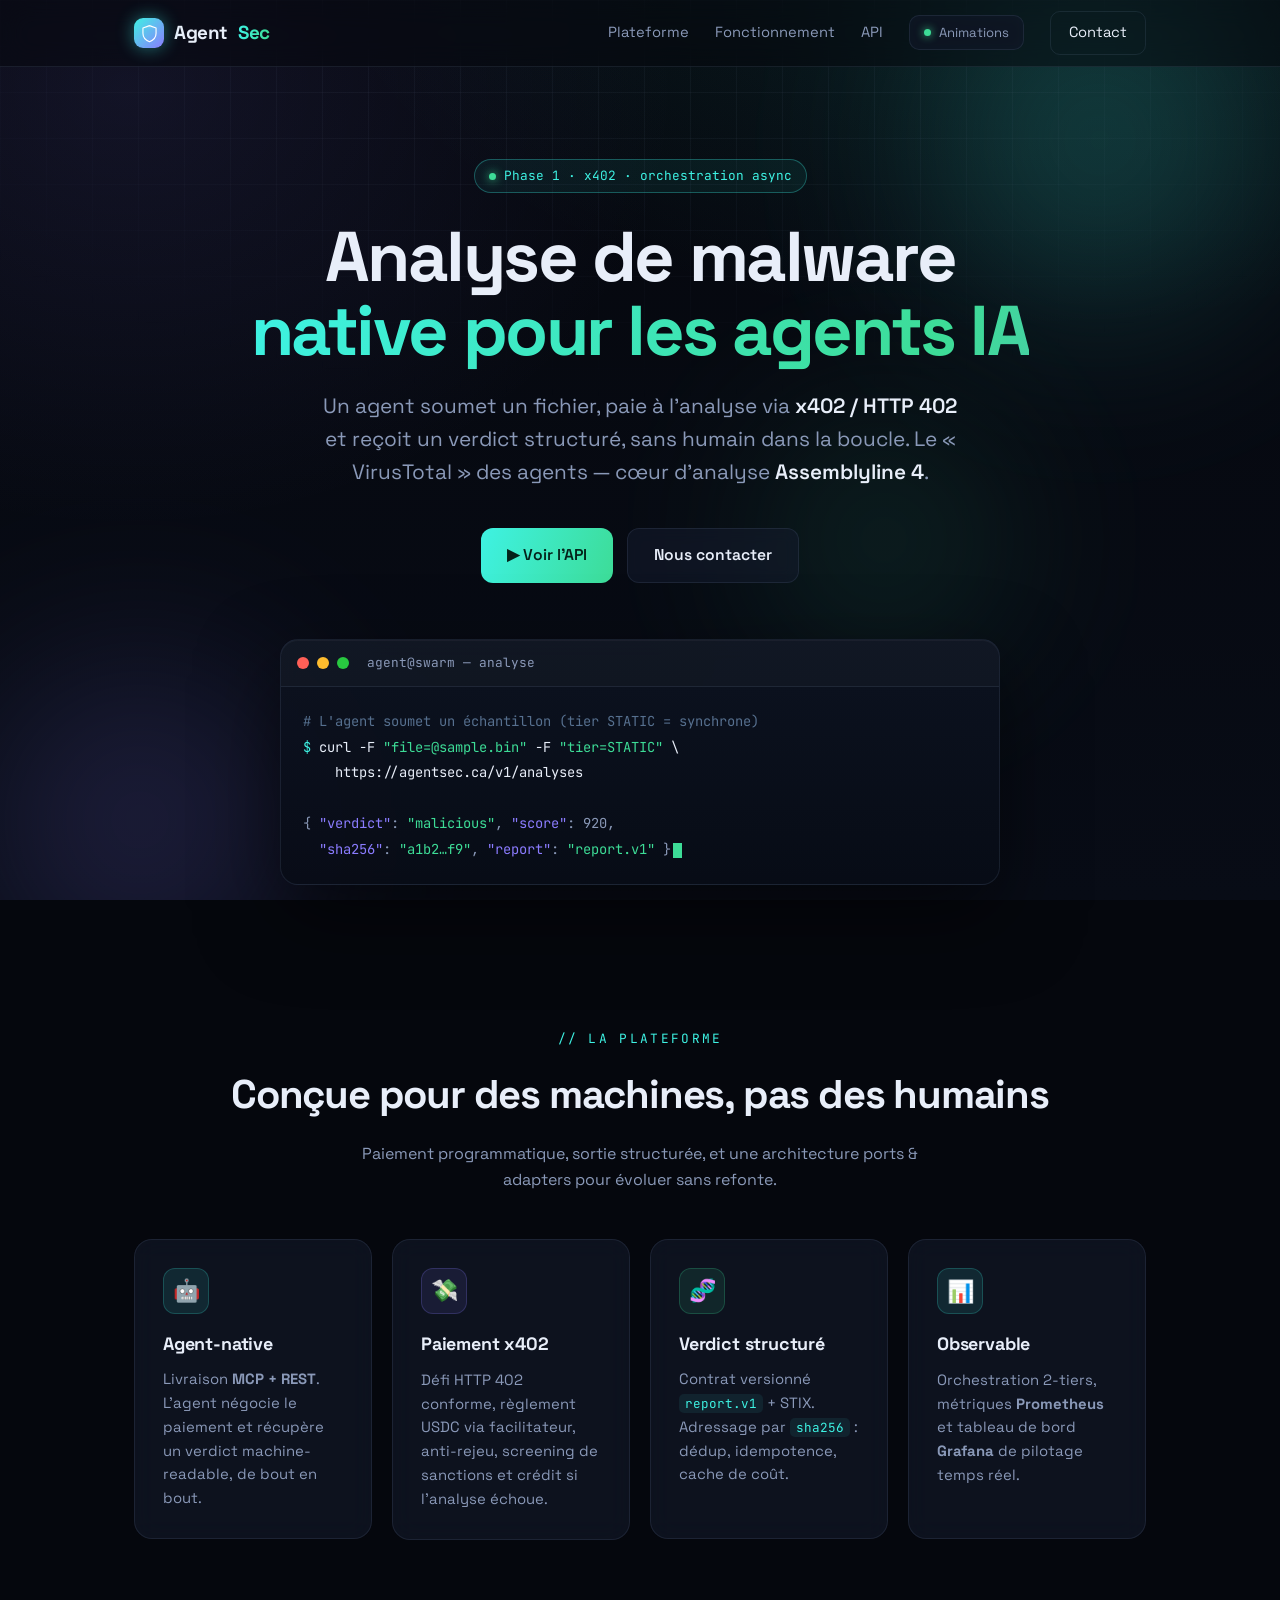
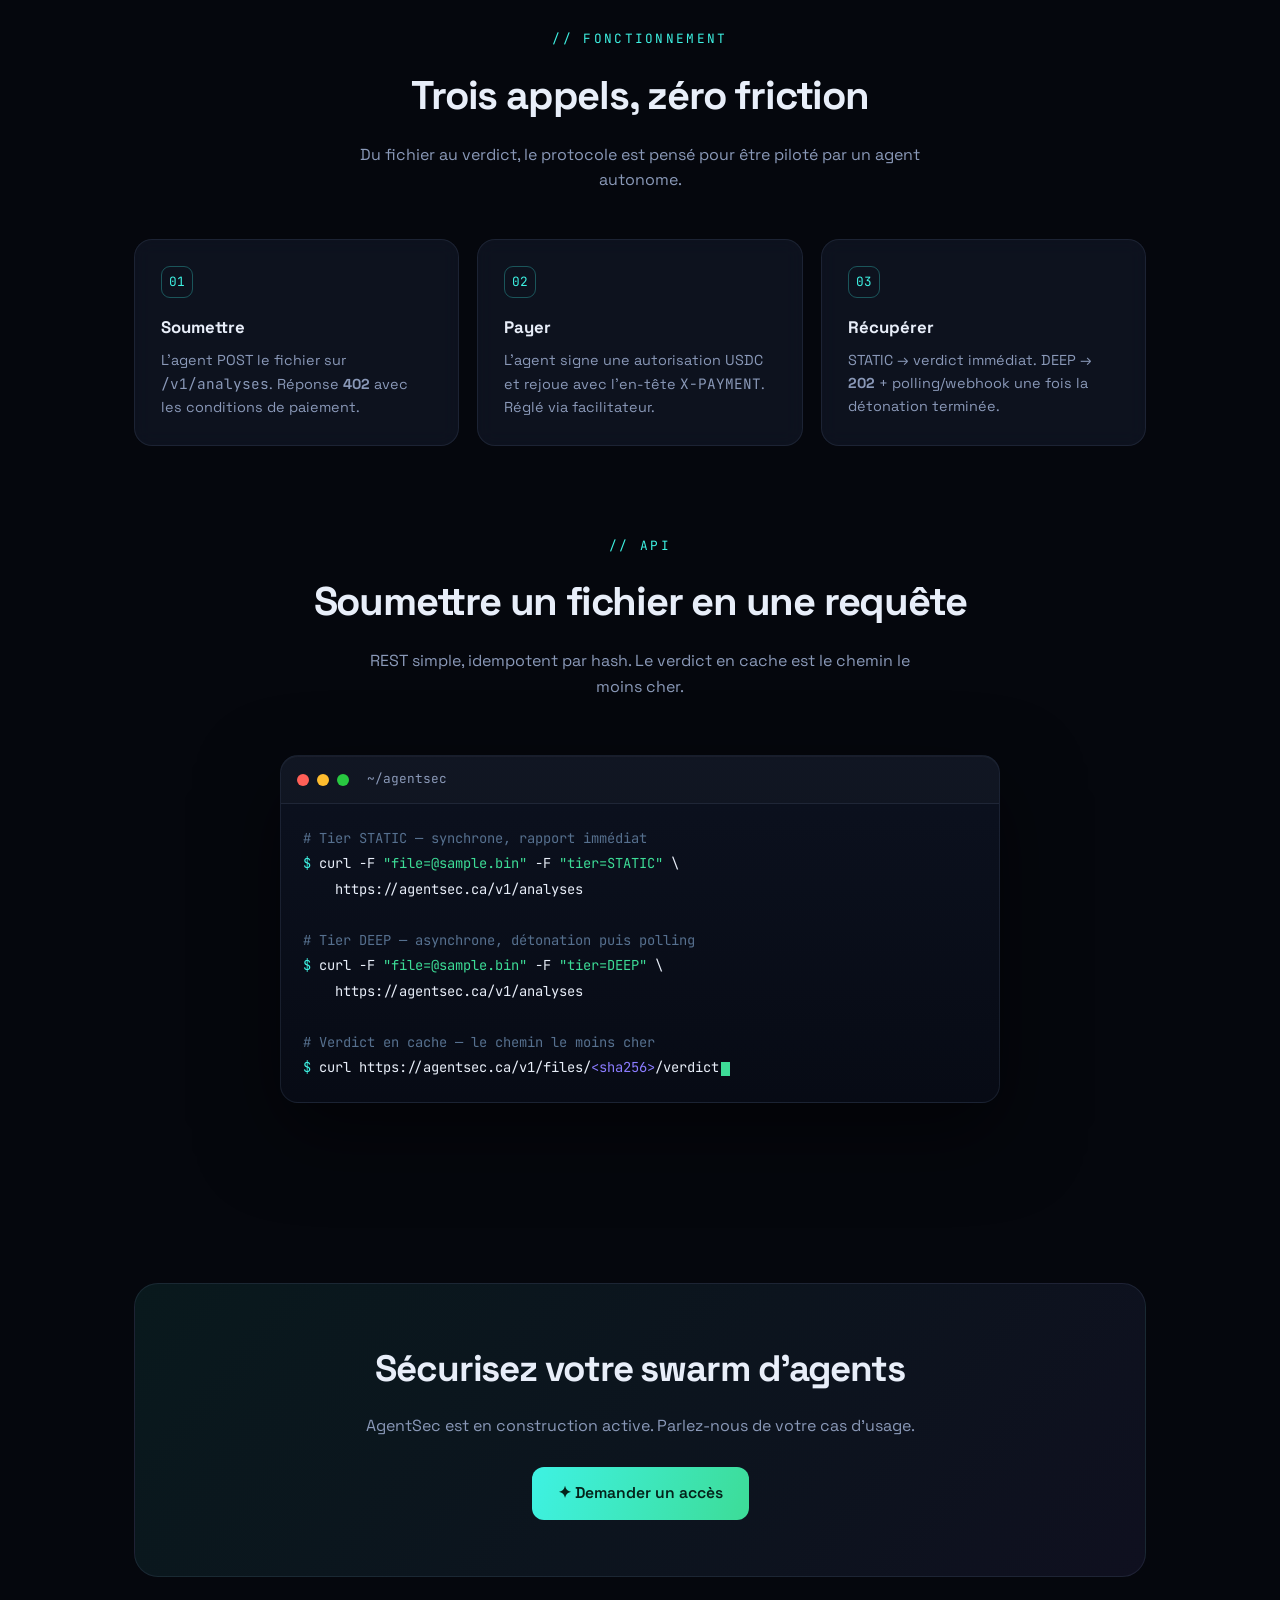
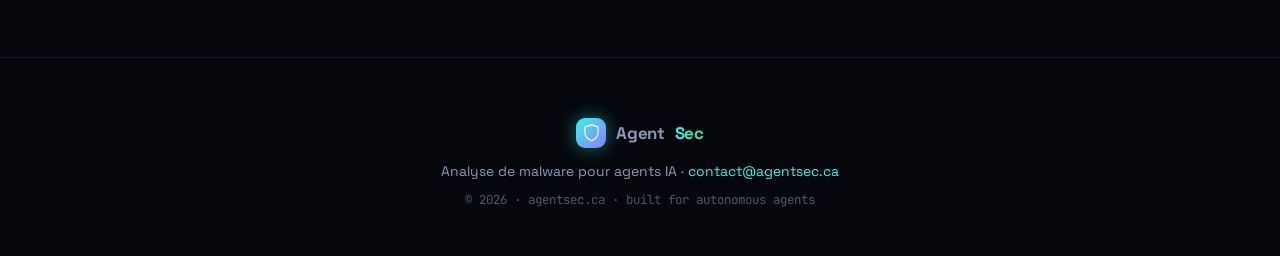
==== commit d94a96b8: "Ajout bascule Animations (respecte prefers-reduced-motion + choix memorise)" ====
--- a/index.html
+++ b/index.html
@@ -80,6 +80,24 @@
     @keyframes lgScan { 0% { transform: translateY(1px); opacity: 0; } 12% { opacity: 1; } 55% { transform: translateY(25px); opacity: 1; } 70% { opacity: 0; } 100% { transform: translateY(1px); opacity: 0; } }
     @keyframes lgCheck { 0%, 45% { stroke-dashoffset: 100; } 62%, 100% { stroke-dashoffset: 0; } }
     @keyframes markGlow { 0%, 100% { box-shadow: 0 0 14px rgba(62,242,227,.4); } 50% { box-shadow: 0 0 24px rgba(62,242,227,.75); } }
+
+    /* ---------- Motion toggle ---------- */
+    .motion-toggle { display: inline-flex; align-items: center; gap: 8px; padding: 8px 14px; border-radius: 10px; border: 1px solid var(--border); background: var(--glass); color: var(--muted); font-family: inherit; font-size: .82rem; cursor: pointer; transition: color .2s, border-color .2s; backdrop-filter: blur(8px); -webkit-backdrop-filter: blur(8px); }
+    .motion-toggle:hover { color: var(--text); border-color: var(--cyan); }
+    .motion-toggle .mt-dot { width: 7px; height: 7px; border-radius: 50%; background: var(--green); box-shadow: 0 0 9px var(--green); transition: background .2s, box-shadow .2s; }
+    .motion-toggle.is-off { color: var(--faint); }
+    .motion-toggle.is-off .mt-dot { background: var(--faint); box-shadow: none; }
+
+    /* ---------- Reduced-motion mode (auto via OS pref, or manual toggle) ---------- */
+    .reduce-motion * { transition-duration: .001s !important; transition-delay: 0s !important; }
+    .reduce-motion .orb { animation: none !important; }
+    .reduce-motion .hero h1 .grad { animation: none !important; background-position: 0 0; }
+    .reduce-motion .pill .dot { animation: none !important; }
+    .reduce-motion .cursor { animation: none !important; opacity: 1; }
+    .reduce-motion .mark { animation: none !important; }
+    .reduce-motion .lg-shield, .reduce-motion .lg-check { animation: none !important; stroke-dashoffset: 0 !important; }
+    .reduce-motion .lg-scan { animation: none !important; opacity: 0 !important; }
+    .reduce-motion .reveal { opacity: 1 !important; transform: none !important; }
     .brand b { background: linear-gradient(90deg, var(--cyan), var(--green)); -webkit-background-clip: text; background-clip: text; color: transparent; }
     .nav-links { display: flex; gap: 26px; align-items: center; }
     .nav-links a { color: var(--muted); text-decoration: none; font-size: .92rem; transition: color .2s; }
@@ -163,6 +181,18 @@
     footer a:hover { text-decoration: underline; }
     footer .meta { opacity: .55; margin-top: 8px; font-family: "JetBrains Mono", monospace; font-size: .78rem; }
   </style>
+
+  <script>
+    // Apply motion preference BEFORE paint (no flash). Stored choice wins; else follow OS pref.
+    (function () {
+      try {
+        var stored = localStorage.getItem('agentsec-motion');
+        var reduced = stored ? stored === 'reduced'
+          : window.matchMedia('(prefers-reduced-motion: reduce)').matches;
+        if (reduced) document.documentElement.classList.add('reduce-motion');
+      } catch (e) {}
+    })();
+  </script>
 </head>
 <body>
   <div class="bg-layer">
@@ -179,6 +209,9 @@
         <a href="#features">Plateforme</a>
         <a href="#flow">Fonctionnement</a>
         <a href="#api">API</a>
+        <button id="motionToggle" class="motion-toggle" type="button" aria-pressed="true" title="Activer ou réduire les animations">
+          <span class="mt-dot"></span><span class="mt-label">Animations</span>
+        </button>
         <a class="nav-cta" href="mailto:contact@agentsec.ca">Contact</a>
       </div>
     </div>
@@ -311,6 +344,33 @@
       el.style.transitionDelay = (Math.min(i, 6) * 60) + 'ms';
       io.observe(el);
     });
+
+    // Motion toggle
+    (function () {
+      const root = document.documentElement;
+      const btn = document.getElementById('motionToggle');
+      if (!btn) return;
+      const label = btn.querySelector('.mt-label');
+      function render(reduced) {
+        btn.classList.toggle('is-off', reduced);
+        btn.setAttribute('aria-pressed', String(!reduced));
+        label.textContent = reduced ? 'Animations off' : 'Animations';
+        btn.title = reduced ? 'Activer les animations' : 'Réduire les animations';
+      }
+      render(root.classList.contains('reduce-motion'));
+      btn.addEventListener('click', () => {
+        const reduced = !root.classList.contains('reduce-motion');
+        root.classList.toggle('reduce-motion', reduced);
+        try { localStorage.setItem('agentsec-motion', reduced ? 'reduced' : 'full'); } catch (e) {}
+        render(reduced);
+      });
+      // If the visitor never chose, keep following live OS-pref changes.
+      const mq = window.matchMedia('(prefers-reduced-motion: reduce)');
+      (mq.addEventListener ? mq.addEventListener.bind(mq, 'change') : mq.addListener.bind(mq))((e) => {
+        let stored; try { stored = localStorage.getItem('agentsec-motion'); } catch (_) {}
+        if (!stored) { root.classList.toggle('reduce-motion', e.matches); render(e.matches); }
+      });
+    })();
   </script>
 </body>
 </html>
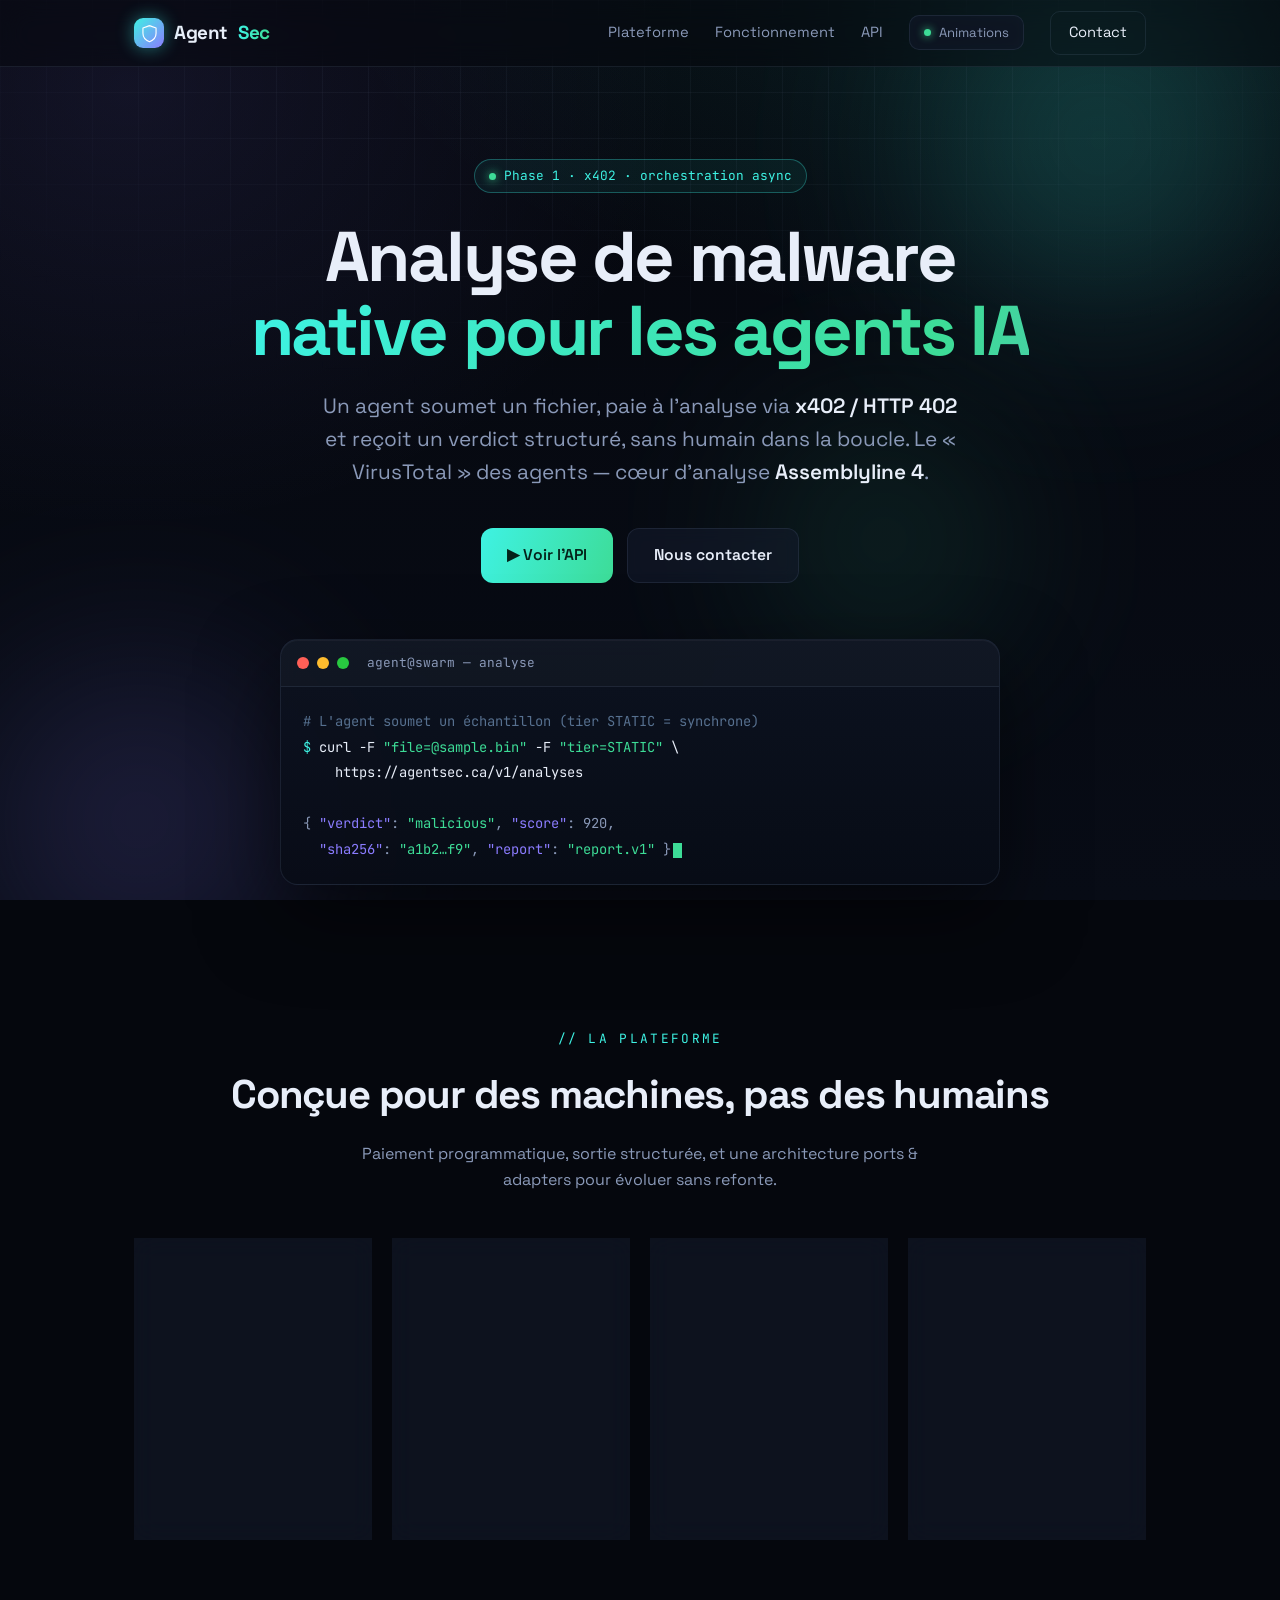
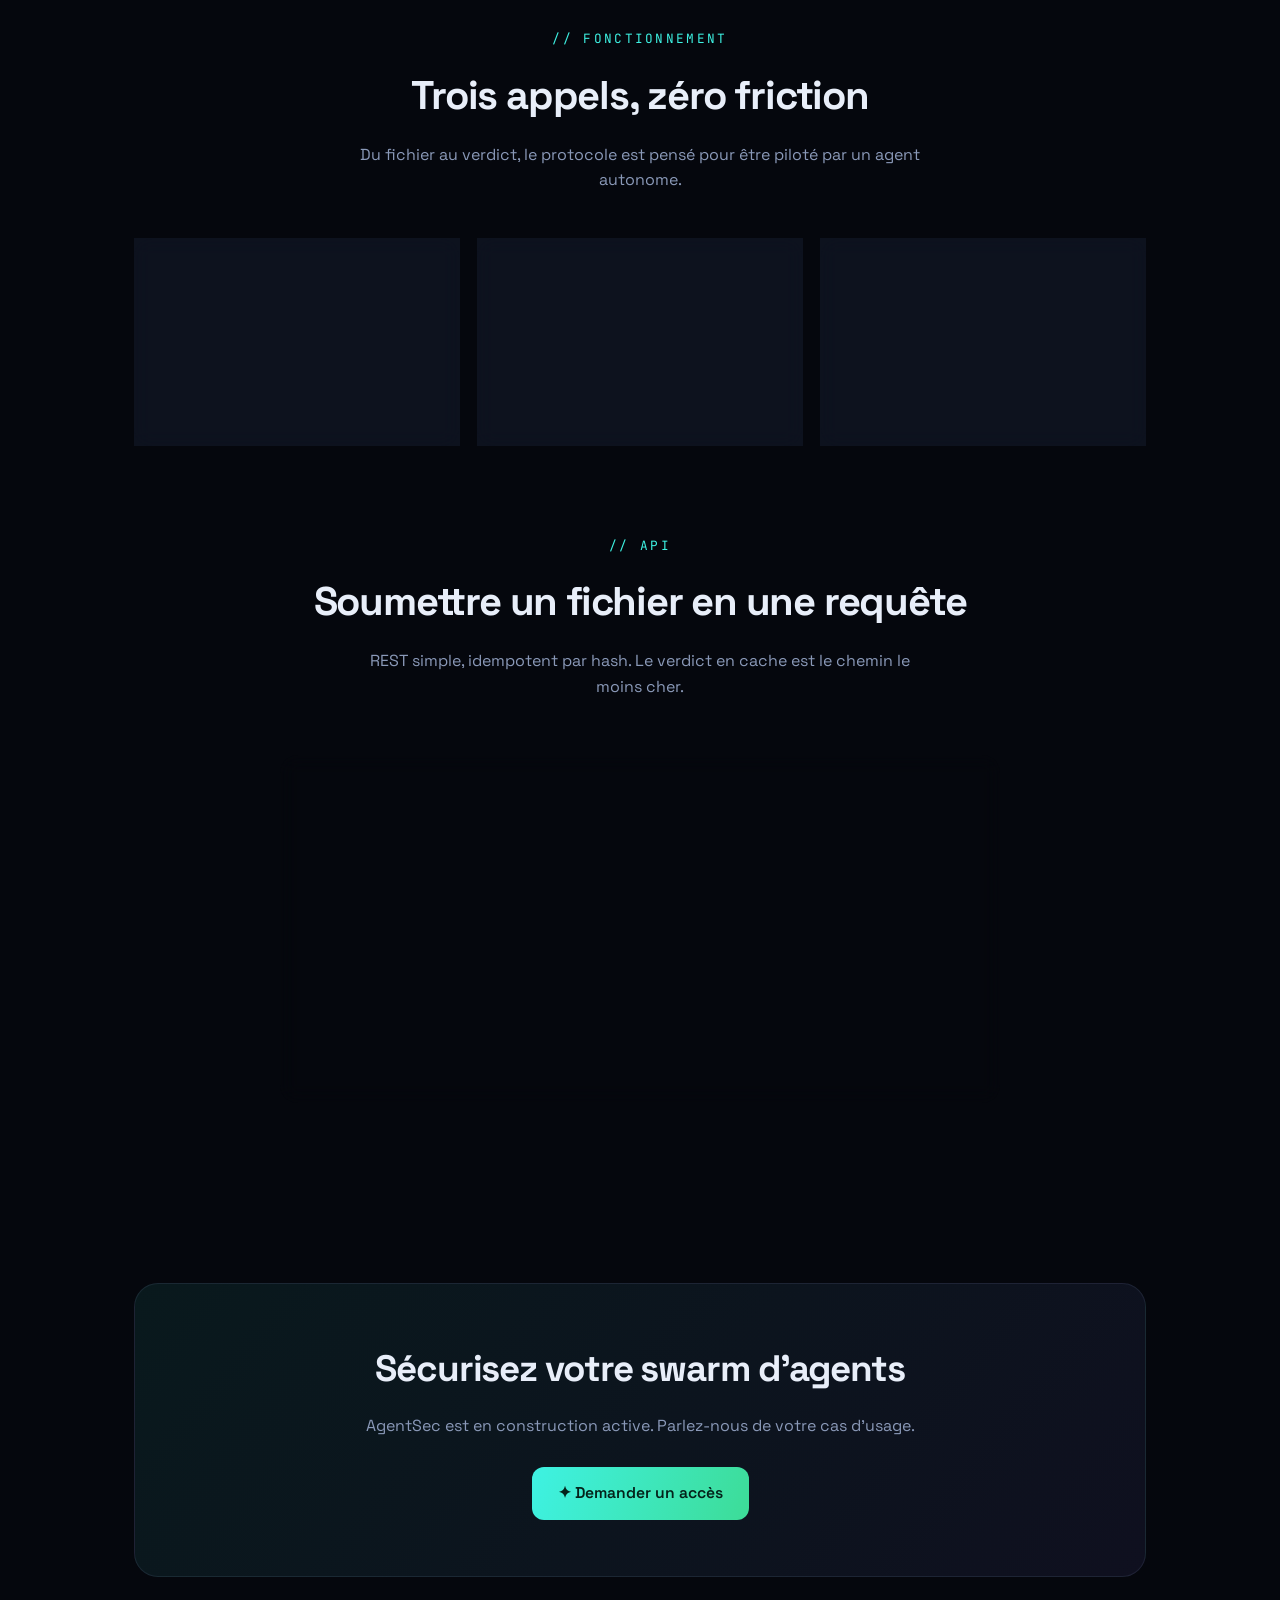
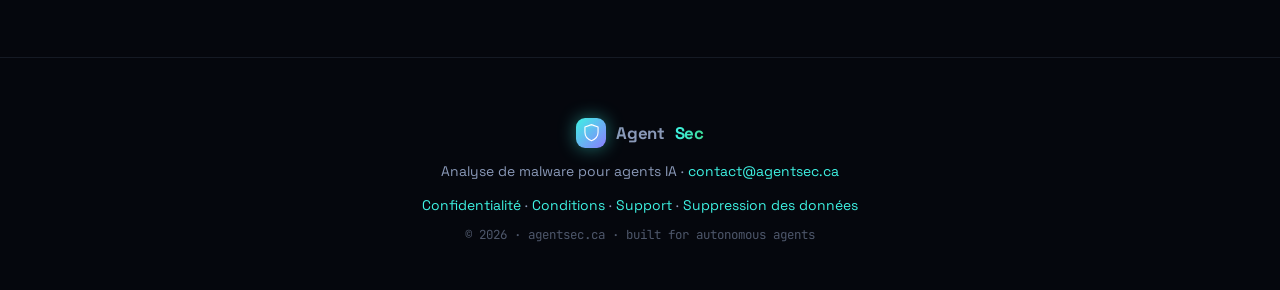
==== commit 560ad73f: "Pages legales pour Google Play (confidentialite, conditions, support, suppression de donnees)" ====
--- a/index.html
+++ b/index.html
@@ -331,6 +331,7 @@
     <div class="wrap">
       <div class="brand"><span class="mark"><svg class="logo" viewBox="0 0 32 32" fill="none" aria-hidden="true"><defs><clipPath id="logoClip"><path d="M16 4 26 7.6V15.6C26 22.4 21.6 26.4 16 28.6 10.4 26.4 6 22.4 6 15.6V7.6Z"/></clipPath></defs><path class="lg-shield" pathLength="100" d="M16 4 26 7.6V15.6C26 22.4 21.6 26.4 16 28.6 10.4 26.4 6 22.4 6 15.6V7.6Z" stroke="#fff" stroke-width="1.7" stroke-linejoin="round"/><g clip-path="url(#logoClip)"><rect class="lg-scan" x="4" y="0" width="24" height="2.6" fill="#fff"/></g><path class="lg-check" pathLength="100" d="M11.5 16 14.7 19.3 20.5 13" stroke="#04221a" stroke-width="2.4" stroke-linecap="round" stroke-linejoin="round"/></svg></span> Agent<b>Sec</b></div>
       <p>Analyse de malware pour agents IA · <a href="mailto:contact@agentsec.ca">contact@agentsec.ca</a></p>
+      <p class="foot-links" style="margin:12px 0 4px"><a href="/privacy.html">Confidentialité</a> · <a href="/terms.html">Conditions</a> · <a href="/support.html">Support</a> · <a href="/delete-data.html">Suppression des données</a></p>
       <p class="meta">© 2026 · agentsec.ca · built for autonomous agents</p>
     </div>
   </footer>
